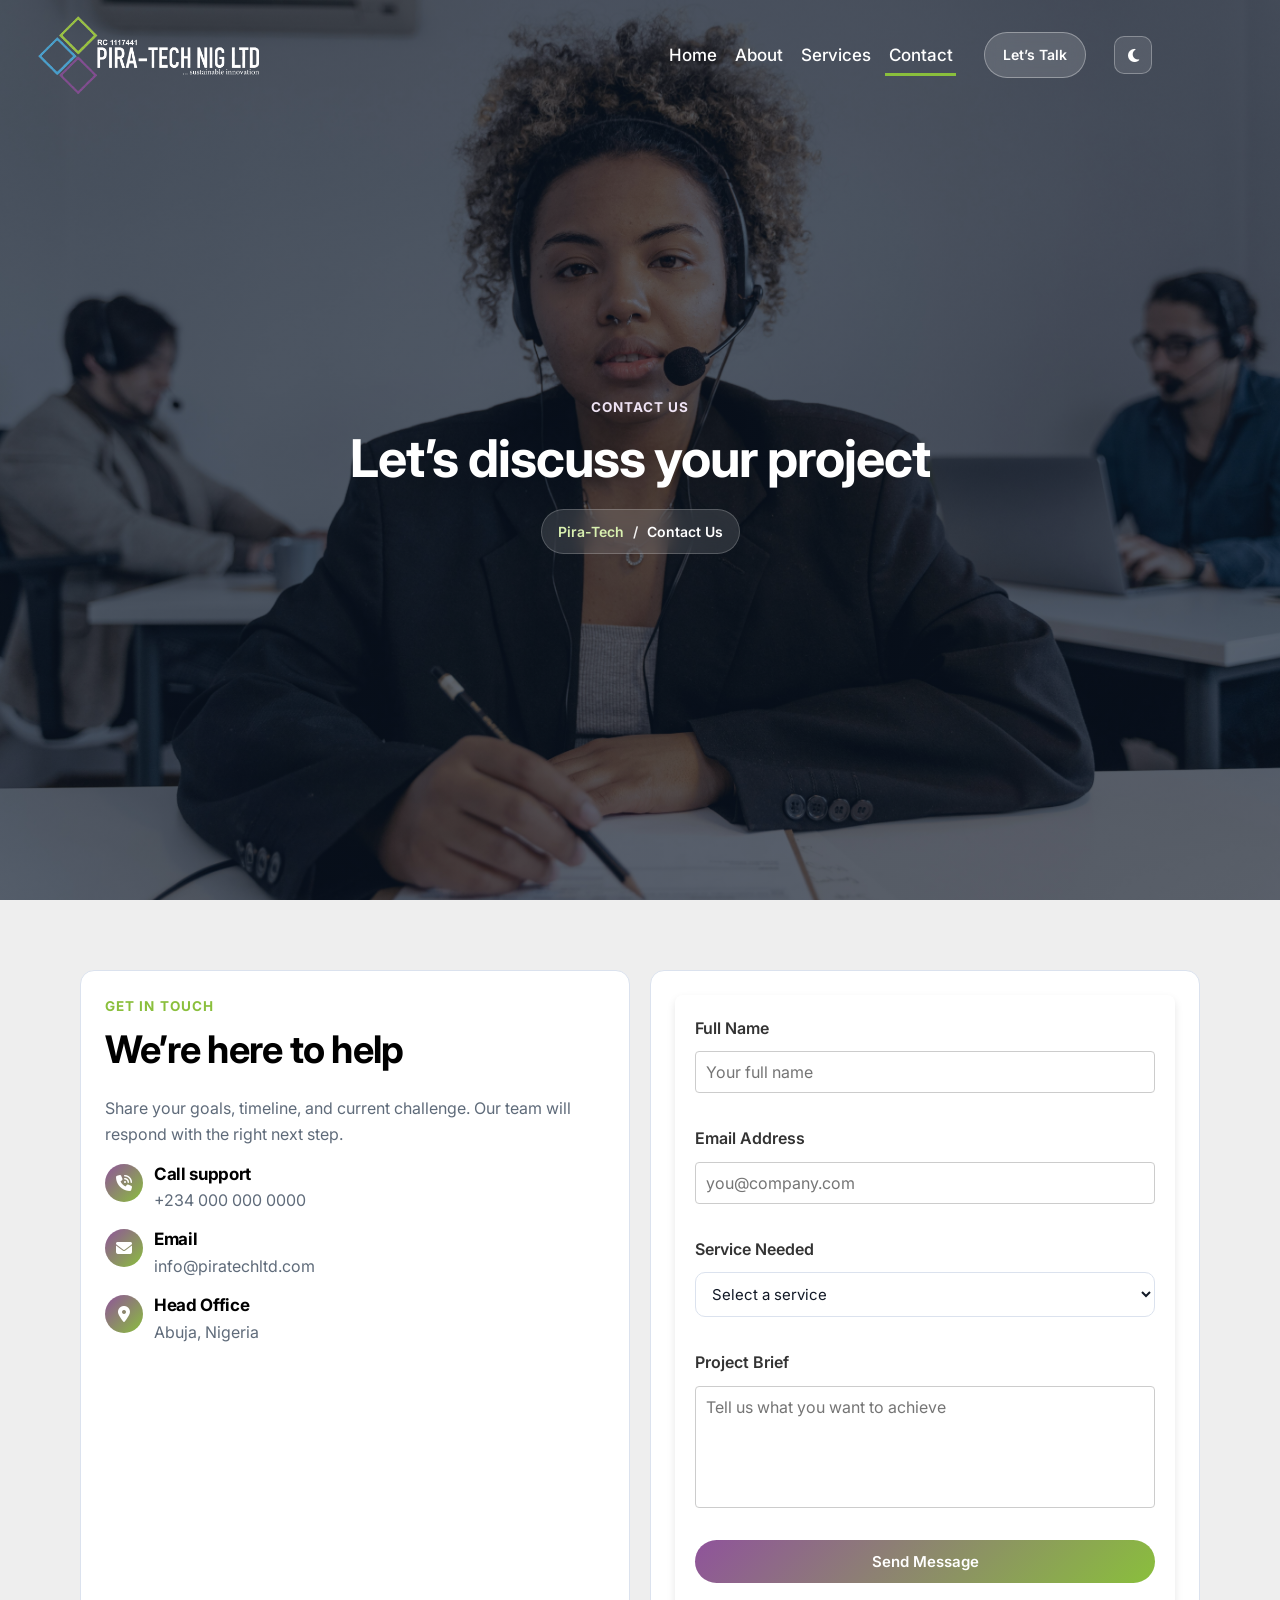
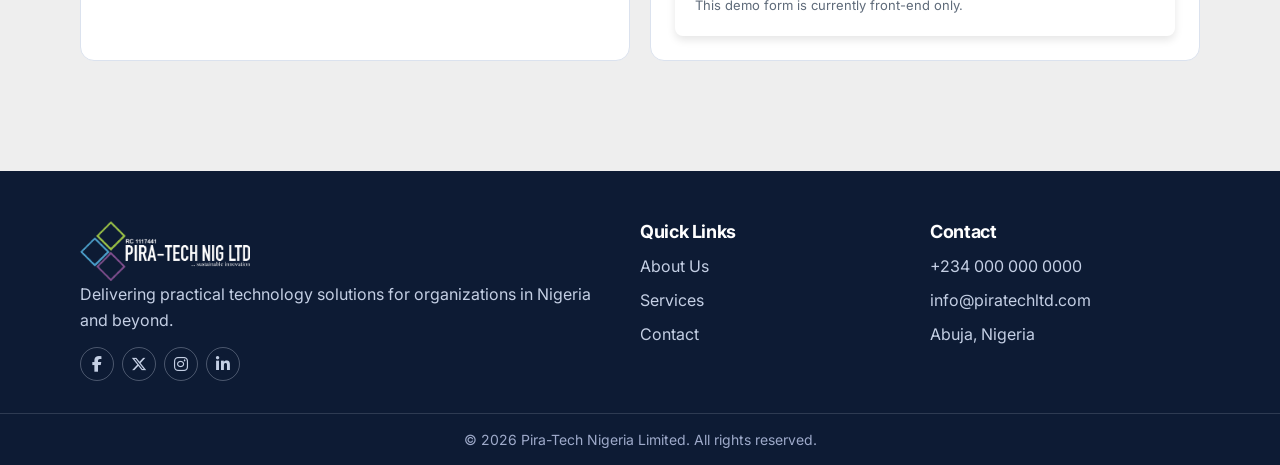
==== contact.html @ 1f3d0bd0 "first commit" ====
<!DOCTYPE html>
<html lang="en">
<head>
    <meta charset="UTF-8">
    <meta name="viewport" content="width=device-width, initial-scale=1.0">
    <title>Contact Us | Pira-Tech Nigeria Limited</title>
    <meta name="description" content="Contact Pira-Tech Nigeria Limited for software development, ICT consultancy, training, and enterprise technology solutions.">
    <link rel="stylesheet" href="assets/css/styles.css">
    <script>document.documentElement.setAttribute('data-theme',localStorage.getItem('theme')||(window.matchMedia('(prefers-color-scheme:dark)').matches?'dark':'light'));</script>
    <link rel="icon" type="image/icon" href="assets/images/pira_logo-removebg-preview.png">
    <link rel="stylesheet" href="https://cdnjs.cloudflare.com/ajax/libs/font-awesome/6.6.0/css/all.min.css">
</head>
<body>
    <header class="site-header" id="header">
        <div class="container nav-wrap">
            <a href="index.html" class="brand" aria-label="Pira-Tech home">
                <img src="assets/images/pira_logo-removebg-preview.png" alt="Pira-Tech logo" class="header-logo">
            </a>
            <button id="menu-btn" class="menu-btn" aria-label="Toggle navigation" aria-expanded="false">
                <i class="fa-solid fa-bars"></i>
            </button>
            <nav>
                <ul class="navlist">
                    <li><a href="index.html">Home</a></li>
                    <li><a href="about.html">About</a></li>
                    <li><a href="services.html">Services</a></li>
                    <li><a href="contact.html">Contact</a></li>
                </ul>
            </nav>
            <a href="contact.html" class="btn btn-sm desktop-cta">Let’s Talk</a>            <button id="theme-toggle" class="theme-toggle" aria-label="Switch to dark mode"><i class="fa-solid fa-moon"></i></button>        </div>
    </header>

    <main>
        <section class="page-hero" style="background-image: linear-gradient(rgba(9, 20, 38, 0.65), rgba(9, 20, 38, 0.65)), url('assets/images/contact.jpg');">
            <div class="container">
                <p class="eyebrow light">Contact us</p>
                <h1>Let’s discuss your project</h1>
                <nav class="breadcrumb" aria-label="Breadcrumb">
                    <a href="index.html">Pira-Tech</a>
                    <span aria-hidden="true">/</span>
                    <span aria-current="page">Contact Us</span>
                </nav>
            </div>
        </section>

        <section class="section">
            <div class="container contact-grid">
                <div class="contact-panel">
                    <p class="eyebrow">Get in touch</p>
                    <h2>We’re here to help</h2>
                    <p>Share your goals, timeline, and current challenge. Our team will respond with the right next step.</p>

                    <div class="contact-item">
                        <i class="fa-solid fa-phone-volume"></i>
                        <div>
                            <h3>Call support</h3>
                            <p><a href="tel:+2340000000000">+234 000 000 0000</a></p>
                        </div>
                    </div>

                    <div class="contact-item">
                        <i class="fa-solid fa-envelope"></i>
                        <div>
                            <h3>Email</h3>
                            <p><a href="mailto:info@piratechltd.com">info@piratechltd.com</a></p>
                        </div>
                    </div>

                    <div class="contact-item">
                        <i class="fa-solid fa-location-dot"></i>
                        <div>
                            <h3>Head Office</h3>
                            <p>Abuja, Nigeria</p>
                        </div>
                    </div>
                </div>

                <div class="form-card">
                    <form class="contact-form" data-demo-form>
                        <div class="form-group">
                            <label for="name">Full Name</label>
                            <input type="text" id="name" name="name" required placeholder="Your full name">
                        </div>

                        <div class="form-group">
                            <label for="email">Email Address</label>
                            <input type="email" id="email" name="email" required placeholder="you@company.com">
                        </div>

                        <div class="form-group">
                            <label for="service">Service Needed</label>
                            <select id="service" name="service" required>
                                <option value="">Select a service</option>
                                <option value="software-development">Software Development</option>
                                <option value="ict-consultancy">ICT Consultancy</option>
                                <option value="security-audit">Security Audit</option>
                                <option value="training">ICT Training</option>
                            </select>
                        </div>

                        <div class="form-group">
                            <label for="message">Project Brief</label>
                            <textarea id="message" name="message" rows="5" required placeholder="Tell us what you want to achieve"></textarea>
                        </div>

                        <button type="submit" class="btn">Send Message</button>
                        <p class="form-note" data-form-note aria-live="polite">This demo form is currently front-end only.</p>
                    </form>
                </div>
            </div>
        </section>
    </main>

    <footer class="site-footer">
        <div class="container footer-grid">
            <div>
                <a href="index.html" class="brand"><img src="assets/images/pira_logo-removebg-preview.png" alt="Pira-Tech logo" class="header-logo"></a>
                <p>Delivering practical technology solutions for organizations in Nigeria and beyond.</p>
                <div class="socials">
                    <a href="#" aria-label="Facebook"><i class="fa-brands fa-facebook-f"></i></a>
                    <a href="#" aria-label="X"><i class="fa-brands fa-x-twitter"></i></a>
                    <a href="#" aria-label="Instagram"><i class="fa-brands fa-instagram"></i></a>
                    <a href="#" aria-label="LinkedIn"><i class="fa-brands fa-linkedin-in"></i></a>
                </div>
            </div>
            <div>
                <h3>Quick Links</h3>
                <ul>
                    <li><a href="about.html">About Us</a></li>
                    <li><a href="services.html">Services</a></li>
                    <li><a href="contact.html">Contact</a></li>
                </ul>
            </div>
            <div>
                <h3>Contact</h3>
                <ul>
                    <li><a href="tel:+2340000000000">+234 000 000 0000</a></li>
                    <li><a href="mailto:info@piratechltd.com">info@piratechltd.com</a></li>
                    <li>Abuja, Nigeria</li>
                </ul>
            </div>
        </div>
        <div class="copyright">
            <p>© 2026 Pira-Tech Nigeria Limited. All rights reserved.</p>
        </div>
    </footer>

    <script src="assets/js/script.js"></script>
</body>
</html>
---- assets/css/styles.css ----
@import url('https://fonts.googleapis.com/css2?family=Inter:wght@400;500;600;700;800&display=swap');

* {
    padding: 0;
    margin: 0;
    box-sizing: border-box;
    text-decoration: none;
    font-family: "Inter", sans-serif;
    list-style: none;
}


/* ==========================================
   2026 Responsive Stabilizer (Final Override)
   ========================================== */

html,
body {
    overflow-x: hidden;
}

img,
video {
    max-width: 100%;
    height: auto;
}

@media (max-width: 1024px) {
    .container {
        width: min(1120px, 92%);
    }

    .hero-grid,
    .about-split,
    .contact-grid,
    .footer-grid,
    .blog-grid,
    .services-blog-grid,
    .process-grid,
    .stats-grid,
    .mission-grid {
        grid-template-columns: repeat(2, minmax(0, 1fr)) !important;
    }

    .hero-grid,
    .about-split,
    .contact-grid,
    .footer-grid {
        grid-template-columns: 1fr !important;
    }

    .page-hero {
        padding-top: 12.5rem !important;
    }

    .home-page .hero-video {
        min-height: 88vh;
        padding: 14rem 0 8rem;
    }

    .home-page .stats {
        margin-top: -3rem;
    }
}

@media (max-width: 768px) {
    .container {
        width: min(1120px, 94%);
    }

    .menu-btn {
        display: inline-grid !important;
        place-items: center;
    }

    .desktop-cta {
        display: none !important;
    }

    .nav-wrap {
        flex-wrap: wrap;
        gap: 1.2rem;
        min-height: auto;
        padding: 1.2rem 0;
    }

    .nav-wrap nav {
        width: 100%;
        order: 3;
        margin-left: 0;
    }

    .navlist {
        width: 100%;
        margin-left: 0;
        flex-direction: column;
        align-items: flex-start;
        gap: 0.4rem;
        max-height: 0;
        overflow: hidden;
        transition: max-height 0.25s ease;
    }

    .navlist.open {
        max-height: 34rem;
        padding: 0.8rem 0 0.4rem;
    }

    .site-header .navlist {
        background: rgba(18, 25, 38, 0.88);
        border-radius: 1.4rem;
        padding-inline: 1.2rem;
    }

    .site-header .navlist a {
        color: #fff;
        font-size: 1.6rem;
    }

    .hero h1,
    .page-hero h1 {
        font-size: clamp(3rem, 8vw, 4.2rem);
    }

    .lead,
    .lead-light {
        font-size: 1.65rem !important;
    }

    .hero-actions {
        flex-direction: column;
        align-items: stretch;
    }

    .hero-actions .btn,
    .hero-actions .btn-ghost-light {
        width: 100%;
    }

    .home-page .hero-video {
        min-height: 82vh;
        padding: 13rem 0 7rem;
    }

    .home-page .hero-highlights {
        gap: 0.8rem;
    }

    .home-page .hero-highlights span {
        width: 100%;
        justify-content: center;
    }

    .page-hero {
        min-height: 80vh !important;
        padding: 11rem 0 6rem !important;
    }

    .cards-grid,
    .blog-grid,
    .services-blog-grid,
    .process-grid,
    .stats-grid,
    .mission-grid {
        grid-template-columns: 1fr !important;
    }

    .blog-card img,
    .service-blog-card img {
        height: 20rem;
        object-fit: cover;
    }

    .about-split img {
        max-height: 34rem;
    }

    .cta-box {
        flex-direction: column;
        align-items: flex-start;
        gap: 1.4rem;
    }

    .breadcrumb {
        flex-wrap: wrap;
        justify-content: center;
    }
}

@media (max-width: 540px) {
    .container {
        width: min(1120px, 95%);
    }

    .home-page .hero-video {
        min-height: 78vh;
        padding: 12rem 0 6rem;
    }

    .page-hero {
        min-height: 74vh !important;
    }

    .stat-card,
    .feature-card,
    .mission-panel,
    .contact-panel,
    .form-card,
    .blog-content {
        padding: 1.8rem;
    }

    .counter {
        font-size: 3rem;
    }

    .footer-grid {
        grid-template-columns: 1fr !important;
    }
}


/* =========================
   2026 Visual Refresh Layer
   ========================= */

:root {
    --bg: #f5f7fb;
    --surface: #ffffff;
    --surface-2: #eef2f8;
    --text: #121926;
    --muted: #5f6b7a;
    --line: #dbe2ee;
    --primary: #8abf3c;
    --primary-dark: #5f8f20;
    --accent: #8f539b;
    --accent-dark: #6f3d79;
    --radius: 14px;
    --shadow: 0 14px 35px rgba(15, 33, 62, 0.09);
}

/* Dark mode palette */
[data-theme="dark"] {
    --bg: #0f1117;
    --surface: #181d29;
    --surface-2: #1e2535;
    --text: #e8ecf4;
    --muted: #8a96aa;
    --line: #2a3248;
    --primary: #9fd44a;
    --primary-dark: #7ab832;
    --accent: #b06ec0;
    --accent-dark: #9050a4;
    --shadow: 0 14px 35px rgba(0, 0, 0, 0.35);
}

/* Dark mode component overrides */
[data-theme="dark"] .site-header.scrolled {
    background: rgba(6, 10, 18, 0.45);
    backdrop-filter: blur(14px);
    border-bottom-color: rgba(255, 255, 255, 0.08);
}

[data-theme="dark"] .site-header.scrolled .brand,
[data-theme="dark"] .site-header.scrolled .navlist a {
    color: #fff;
}

[data-theme="dark"] .site-header.scrolled .menu-btn {
    background: var(--surface);
    border-color: var(--line);
    color: var(--text);
}

[data-theme="dark"] .stat-card,
[data-theme="dark"] .feature-card,
[data-theme="dark"] .blog-card,
[data-theme="dark"] .service-blog-card,
[data-theme="dark"] .mission-panel,
[data-theme="dark"] .contact-panel,
[data-theme="dark"] .form-card {
    background: var(--surface);
    border-color: var(--line);
}

[data-theme="dark"] .home-page .stat-card {
    background: rgba(24, 29, 41, 0.95);
}

[data-theme="dark"] .cta-box {
    background: linear-gradient(135deg, #1a2a10 0%, #2a1a35 100%);
    border-color: var(--line);
}

[data-theme="dark"] .page-hero {
    filter: brightness(0.88);
}

/* ── Dark mode: comprehensive text & surface fixes ── */

/* Base body & headings */
[data-theme="dark"] body {
    color: var(--text);
    background: var(--bg);
}

[data-theme="dark"] h1,
[data-theme="dark"] h2,
[data-theme="dark"] h3,
[data-theme="dark"] h4 {
    color: var(--text);
}

[data-theme="dark"] p {
    color: var(--muted);
}

/* Eyebrow labels */
[data-theme="dark"] .eyebrow {
    color: var(--primary);
}

/* Sections */
[data-theme="dark"] .section-alt {
    background: var(--surface-2);
}

/* Cards - text inside */
[data-theme="dark"] .feature-card h3,
[data-theme="dark"] .mission-panel h3,
[data-theme="dark"] .blog-content h3,
[data-theme="dark"] .process-grid h3,
[data-theme="dark"] .contact-item h3,
[data-theme="dark"] .stat-card h3 {
    color: var(--text);
}

[data-theme="dark"] .feature-card p,
[data-theme="dark"] .mission-panel p,
[data-theme="dark"] .blog-content p,
[data-theme="dark"] .process-grid p,
[data-theme="dark"] .contact-item p {
    color: var(--muted);
}

/* Meta / small labels */
[data-theme="dark"] .meta,
[data-theme="dark"] .blog-content .meta {
    color: var(--muted);
}

/* Tick list */
[data-theme="dark"] .tick-list li {
    color: var(--text);
}

/* About-split body text */
[data-theme="dark"] .about-split p {
    color: var(--muted);
}

/* Counter numbers */
[data-theme="dark"] .counter {
    color: var(--text);
}

/* Process grid articles */
[data-theme="dark"] .process-grid article {
    background: var(--surface);
    border-color: var(--line);
}

/* Marquee / partners */
[data-theme="dark"] .marquee {
    background: var(--surface);
    border-color: var(--line);
}

[data-theme="dark"] .marquee-content img {
    filter: grayscale(0%) brightness(1.15);
}

/* Form inputs */
[data-theme="dark"] .form-group input,
[data-theme="dark"] .form-group textarea,
[data-theme="dark"] .form-group select {
    background: var(--surface-2);
    border-color: var(--line);
    color: var(--text);
}

[data-theme="dark"] .form-group input::placeholder,
[data-theme="dark"] .form-group textarea::placeholder {
    color: var(--muted);
}

[data-theme="dark"] .form-group label {
    color: var(--text);
}

/* Btn ghost */
[data-theme="dark"] .btn-ghost {
    border-color: var(--line);
    color: var(--text);
}

/* Text link */
[data-theme="dark"] .text-link {
    color: var(--accent);
}

/* Blog read-more */
[data-theme="dark"] .blog-read-more {
    color: var(--accent);
}

/* Mission kicker */
[data-theme="dark"] .mission-kicker {
    color: var(--accent);
}

/* Service blog card meta */
[data-theme="dark"] .service-blog-card .meta {
    color: var(--primary);
}

/* Footer stays dark always — no change needed */

/* CTA box */
[data-theme="dark"] .cta-box h2,
[data-theme="dark"] .cta-box p {
    color: #ffffff;
}

/* Section headings that appear on coloured/image backgrounds stay white */
[data-theme="dark"] .hero h1,
[data-theme="dark"] .page-hero h1,
[data-theme="dark"] .cta-box h2 {
    color: #ffffff;
}

/* Legacy header override — dark mode */
[data-theme="dark"] .site-header {
    background: transparent;
}

[data-theme="dark"] .site-header.scrolled {
    background: rgba(6, 10, 18, 0.45);
    backdrop-filter: blur(14px);
    border-bottom-color: rgba(255, 255, 255, 0.08);
}



[data-theme="dark"] .site-header.scrolled .brand,
[data-theme="dark"] .site-header.scrolled .navlist a,
[data-theme="dark"] .site-header.scrolled .navlist a:visited {
    color: var(--text);
}

/* Mobile navlist on dark mode */
[data-theme="dark"] .site-header .navlist a {
    color: #e8ecf4;
}

/* Theme toggle button */
.theme-toggle {
    display: inline-grid;
    place-items: center;
    width: 3.8rem;
    height: 3.8rem;
    border-radius: 10px;
    border: 1px solid rgba(255, 255, 255, 0.3);
    background: rgba(255, 255, 255, 0.1);
    color: #fff;
    cursor: pointer;
    font-size: 1.5rem;
    transition: background 0.2s, border-color 0.2s;
    flex-shrink: 0;
}

.theme-toggle:hover {
    background: rgba(255, 255, 255, 0.2);
}

.site-header.scrolled .theme-toggle {
    border-color: var(--line);
    background: var(--surface);
    color: var(--text);
}

[data-theme="dark"] .site-header.scrolled .theme-toggle {
    background: var(--surface-2);
    border-color: var(--line);
    color: var(--text);
}

* {
    box-sizing: border-box;
}

body {
    font-family: 'Inter', sans-serif;
    font-size: 1.6rem;
    color: var(--text);
    background: var(--bg);
    line-height: 1.65;
}

a {
    text-decoration: none;
    color: inherit;
}

img {
    max-width: 100%;
    display: block;
}

ul {
    list-style: none;
}

.container {
    width: min(1120px, 90%);
    margin-inline: auto;
}

.section {
    padding: 7rem 0;
}

.section-alt {
    background: var(--surface-2);
}

h1,
h2,
h3 {
    line-height: 1.2;
    letter-spacing: -0.02em;
}

h1 {
    font-size: clamp(3.2rem, 5vw, 5.2rem);
    margin-bottom: 1.5rem;
}

h2 {
    font-size: clamp(2.6rem, 4vw, 3.8rem);
    margin-bottom: 2.2rem;
}

h3 {
    font-size: 2rem;
}

p {
    color: var(--muted);
}

.eyebrow {
    color: var(--primary);
    font-size: 1.35rem;
    text-transform: uppercase;
    letter-spacing: 0.08em;
    font-weight: 700;
    margin-bottom: 1rem;
}

.eyebrow.light {
    color: #efe3f4;
}

.eyebrow.center {
    text-align: center;
}

.lead {
    max-width: 62ch;
    font-size: 1.8rem;
    margin-bottom: 2.2rem;
}

.btn {
    border: 0;
    background: linear-gradient(135deg, var(--accent), var(--primary));
    color: #fff;
    display: inline-flex;
    align-items: center;
    justify-content: center;
    gap: 0.7rem;
    padding: 1.2rem 2.1rem;
    border-radius: 999px;
    font-weight: 600;
    font-size: 1.5rem;
    transition: transform 0.2s ease, box-shadow 0.2s ease;
    cursor: pointer;
}

.btn:hover {
    transform: translateY(-2px);
    box-shadow: 0 10px 22px rgba(111, 61, 121, 0.28);
}

.btn-sm {
    padding: 1rem 1.8rem;
    font-size: 1.4rem;
}

.btn-ghost {
    background: transparent;
    border: 1px solid var(--line);
    color: var(--text);
}

.text-link {
    margin-top: 1.6rem;
    display: inline-flex;
    gap: 0.7rem;
    color: var(--accent-dark);
    font-weight: 600;
}

.site-header {
    position: sticky;
    top: 0;
    z-index: 1000;
    background: transparent;
    backdrop-filter: none;
    border-bottom: 1px solid transparent;
    transition: background 0.3s ease, border-color 0.3s ease, box-shadow 0.3s ease, backdrop-filter 0.3s ease;
}

.site-header.scrolled {
    background: rgba(10, 16, 28, 0.45);
    backdrop-filter: blur(14px);
    border-color: rgba(255, 255, 255, 0.08);
    box-shadow: 0 4px 20px rgba(0, 0, 0, 0.15);
}

.nav-wrap {
    min-height: 6.6rem;
    display: flex;
    align-items: center;
    gap: 2.8rem;
}

.nav-wrap nav {
    margin-left: auto;
}

.header-logo {
    width: auto;
    height: 5.2rem;
}

.site-header .brand {
    display: inline-flex;
    align-items: center;
    overflow: visible;
}

.site-header .header-logo {
    transform: scale(1.3);
    transform-origin: left center;
}

.navlist {
    display: flex;
    align-items: center;
    gap: 1.1rem;
    margin-left: 0;
}

.navlist a {
    color: var(--text);
    font-size: 1.5rem;
    font-weight: 500;
    position: relative;
    padding: 0.55rem 0.35rem;
    margin: 0 !important;
}

.navlist a::after {
    content: '';
    position: absolute;
    left: 0;
    bottom: 0;
    width: 0;
    height: 2px;
    background: var(--primary);
    transition: width 0.25s ease;
}

.navlist a:hover::after,
.navlist a.active::after {
    width: 100%;
}

.menu-btn {
    display: none;
    margin-left: auto;
    border: 1px solid var(--line);
    background: var(--surface);
    width: 4rem;
    height: 4rem;
    border-radius: 10px;
    color: var(--text);
    cursor: pointer;
}

.hero {
    padding: 8rem 0 5rem;
}

.hero-grid {
    display: grid;
    grid-template-columns: 1.1fr 0.9fr;
    gap: 4rem;
    align-items: center;
}

.hero-media img {
    border-radius: var(--radius);
    box-shadow: var(--shadow);
    min-height: 34rem;
    object-fit: cover;
}

.hero-actions {
    display: flex;
    flex-wrap: wrap;
    gap: 1rem;
}

.page-hero {
    min-height: 100vh;
    color: #fff;
    background-size: cover;
    background-position: center center;
    display: grid;
    place-items: center;
    text-align: center;
    padding: 14rem 0 9rem;
}

.page-hero h1 {
    margin-bottom: 0;
}

.breadcrumb {
    margin-top: 1.8rem;
    display: inline-flex;
    align-items: center;
    gap: 0.9rem;
    padding: 1rem 1.6rem;
    border-radius: 999px;
    background: rgba(255, 255, 255, 0.12);
    border: 1px solid rgba(255, 255, 255, 0.2);
    backdrop-filter: blur(10px);
    color: rgba(255, 255, 255, 0.92);
    font-size: 1.4rem;
    font-weight: 600;
}

.breadcrumb a {
    color: #d9f0b0;
}

.breadcrumb span[aria-current="page"] {
    color: #ffffff;
}

.cards-grid {
    display: grid;
    grid-template-columns: repeat(4, 1fr);
    gap: 1.6rem;
}

.feature-card {
    background: var(--surface);
    border: 1px solid var(--line);
    border-radius: var(--radius);
    padding: 2.2rem;
    transition: transform 0.2s ease, box-shadow 0.2s ease;
}

.feature-card:hover {
    transform: translateY(-4px);
    box-shadow: var(--shadow);
}

.feature-card i {
    width: 4.4rem;
    height: 4.4rem;
    border-radius: 50%;
    display: grid;
    place-items: center;
    margin-bottom: 1.4rem;
    color: #fff;
    background: linear-gradient(135deg, var(--accent), var(--primary));
}

.feature-card h3 {
    margin-bottom: 0.8rem;
}

.mission-wrap {
    display: grid;
    gap: 2.2rem;
}

.mission-intro {
    max-width: 72rem;
}

.mission-grid {
    display: grid;
    grid-template-columns: repeat(3, 1fr);
    gap: 1.6rem;
}

.mission-panel {
    background: var(--surface);
    border: 1px solid var(--line);
    border-radius: var(--radius);
    padding: 2.2rem;
    transition: transform 0.25s ease, box-shadow 0.25s ease;
}

.mission-panel:hover {
    transform: translateY(-5px);
    box-shadow: var(--shadow);
}

.mission-kicker {
    display: inline-flex;
    align-items: center;
    gap: 0.7rem;
    font-size: 1.3rem;
    text-transform: uppercase;
    letter-spacing: 0.08em;
    font-weight: 700;
    color: var(--accent-dark);
    margin-bottom: 1.1rem;
}

.mission-kicker i {
    width: 2.8rem;
    height: 2.8rem;
    border-radius: 50%;
    display: grid;
    place-items: center;
    color: #fff;
    background: linear-gradient(135deg, var(--accent), var(--primary));
    font-size: 1.3rem;
}

.mission-panel h3 {
    font-size: 2.1rem;
    margin-bottom: 0.9rem;
}

.stats {
    padding: 1rem 0 5rem;
}

.stats-grid {
    display: grid;
    grid-template-columns: repeat(4, 1fr);
    gap: 1.2rem;
}

.stat-card {
    background: var(--surface);
    border: 1px solid var(--line);
    border-radius: var(--radius);
    text-align: center;
    padding: 2.2rem 1.6rem;
}

.counter {
    font-size: 3.4rem;
    font-weight: 700;
    color: var(--text);
    margin-bottom: 0.3rem;
}

.stat-card h3 {
    font-size: 1.5rem;
    color: var(--muted);
    font-weight: 500;
}

.about-split {
    display: grid;
    grid-template-columns: repeat(2, 1fr);
    gap: 3rem;
    align-items: center;
}

.about-split.reverse {
    grid-template-columns: 0.95fr 1.05fr;
}

.about-split img {
    border-radius: var(--radius);
    box-shadow: var(--shadow);
    width: 100%;
    max-height: 42rem;
    object-fit: cover;
}

.tick-list {
    margin-top: 1.6rem;
    display: grid;
    gap: 0.8rem;
}

.tick-list li {
    color: var(--text);
    font-size: 1.5rem;
    display: flex;
    gap: 0.9rem;
    align-items: flex-start;
}

.tick-list li::before {
    content: '\f058';
    font-family: 'Font Awesome 6 Free';
    font-weight: 900;
    color: var(--primary);
}

.section-head {
    display: flex;
    justify-content: space-between;
    align-items: end;
    margin-bottom: 1.8rem;
}

.home-services-title {
    text-align: center;
    margin-bottom: 2.2rem;
}

.home-services-title .eyebrow {
    margin-bottom: 0.7rem;
}

.home-services-title h2 {
    margin-bottom: 0;
}

.blog-grid {
    display: grid;
    grid-template-columns: repeat(3, 1fr);
    gap: 1.6rem;
}

.blog-card {
    background: var(--surface);
    border-radius: var(--radius);
    border: 1px solid var(--line);
    overflow: hidden;
}

.blog-card img {
    width: 100%;
    height: 22rem;
    object-fit: cover;
}

.blog-content {
    padding: 1.8rem;
}

.blog-content .meta {
    font-size: 1.3rem;
    margin-bottom: 0.8rem;
}

.blog-content h3 {
    margin-bottom: 0.8rem;
    font-size: 1.9rem;
}

.blog-read-more {
    margin-top: 1.2rem;
    display: inline-flex;
    align-items: center;
    gap: 0.6rem;
    color: var(--accent-dark);
    font-weight: 600;
    font-size: 1.45rem;
}

.blog-read-more i {
    font-size: 1.3rem;
    transition: transform 0.2s ease;
}

.blog-read-more:hover i {
    transform: translateX(3px);
}

.services-blog-grid {
    margin-top: 0.8rem;
}

.service-blog-card {
    display: flex;
    flex-direction: column;
    height: 100%;
    transition: transform 0.25s ease, box-shadow 0.25s ease;
}

.service-blog-card img {
    transition: transform 0.35s ease;
}

.service-blog-card .blog-content {
    flex: 1;
}

.service-blog-card .meta {
    text-transform: uppercase;
    letter-spacing: 0.06em;
    color: var(--primary-dark);
    font-weight: 600;
}

.service-blog-card:hover {
    transform: translateY(-6px);
    box-shadow: 0 16px 30px rgba(16, 25, 42, 0.16);
}

.service-blog-card:hover img {
    transform: scale(1.03);
}

.marquee {
    overflow: hidden;
    border: 1px solid var(--line);
    border-radius: var(--radius);
    background: var(--surface);
    padding: 1.8rem 0;
}

.marquee-content {
    display: flex;
    align-items: center;
    gap: 4rem;
    width: max-content;
    animation: marquee 26s linear infinite;
}

.marquee-content img {
    height: 6rem;
    width: auto;
    object-fit: contain;
    filter: grayscale(20%);
}

@keyframes marquee {
    0% {
        transform: translateX(0);
    }
    100% {
        transform: translateX(-50%);
    }
}

.process-grid {
    display: grid;
    grid-template-columns: repeat(4, 1fr);
    gap: 1.2rem;
}

.process-grid article {
    background: var(--surface);
    border: 1px solid var(--line);
    border-radius: var(--radius);
    padding: 2rem;
}

.process-grid span {
    width: 3.6rem;
    height: 3.6rem;
    border-radius: 50%;
    display: grid;
    place-items: center;
    color: #fff;
    font-weight: 600;
    margin-bottom: 1rem;
    background: linear-gradient(135deg, var(--accent), var(--primary));
}

.process-grid h3 {
    margin-bottom: 0.7rem;
}

.cta-box {
    border-radius: var(--radius);
    background: linear-gradient(120deg, #4f2a63, #779e34);
    color: #fff;
    padding: 3rem;
    display: flex;
    align-items: center;
    justify-content: space-between;
    gap: 2rem;
}

.cta-box p {
    color: #d8e0f0;
}

.contact-grid {
    display: grid;
    grid-template-columns: 1fr 1fr;
    gap: 2rem;
}

.contact-panel,
.form-card {
    background: var(--surface);
    border: 1px solid var(--line);
    border-radius: var(--radius);
    padding: 2.4rem;
}

.contact-item {
    margin-top: 1.6rem;
    display: flex;
    gap: 1.1rem;
    align-items: flex-start;
}

.contact-item i {
    width: 3.8rem;
    height: 3.8rem;
    border-radius: 50%;
    display: grid;
    place-items: center;
    color: #fff;
    background: linear-gradient(135deg, var(--accent), var(--primary));
    flex-shrink: 0;
}

.contact-item h3 {
    font-size: 1.7rem;
    margin-bottom: 0.3rem;
}

.contact-form {
    display: grid;
    gap: 1.2rem;
}

.form-group {
    display: grid;
    gap: 0.5rem;
}

.form-group label {
    color: var(--text);
    font-weight: 600;
    font-size: 1.4rem;
}

.form-group input,
.form-group textarea,
.form-group select {
    border: 1px solid var(--line);
    border-radius: 10px;
    background: var(--surface);
    padding: 1.1rem 1.2rem;
    font-size: 1.5rem;
    color: var(--text);
    font-family: inherit;
}

.form-group input:focus,
.form-group textarea:focus,
.form-group select:focus {
    outline: 2px solid rgba(37, 89, 255, 0.22);
    border-color: var(--primary);
}

.form-note {
    font-size: 1.3rem;
}

.form-note.is-success {
    color: #138a64;
}

.form-note.is-error {
    color: #c2394b;
}

.site-footer {
    margin-top: 4rem;
    background: #0d1b34;
    color: #eaf1ff;
}

.footer-grid {
    display: grid;
    grid-template-columns: 2fr 1fr 1fr;
    gap: 2rem;
    padding: 5rem 0 3.2rem;
}

.site-footer p,
.site-footer li,
.site-footer a {
    color: #c4cfe4;
}

.site-footer h3 {
    color: #fff;
    margin-bottom: 1rem;
    font-size: 1.8rem;
}

.footer-grid ul {
    display: grid;
    gap: 0.8rem;
}

.socials {
    margin-top: 1.3rem;
    display: flex;
    gap: 0.8rem;
}

.socials a {
    width: 3.4rem;
    height: 3.4rem;
    border-radius: 50%;
    display: grid;
    place-items: center;
    border: 1px solid rgba(234, 241, 255, 0.28);
}

.copyright {
    border-top: 1px solid rgba(234, 241, 255, 0.15);
    text-align: center;
    padding: 1.4rem 0;
}

.copyright p {
    color: #9eaaca;
    font-size: 1.4rem;
}

@media (max-width: 1024px) {
    .cards-grid {
        grid-template-columns: repeat(2, 1fr);
    }

    .stats-grid,
    .process-grid {
        grid-template-columns: repeat(2, 1fr);
    }

    .hero-grid,
    .about-split,
    .contact-grid,
    .footer-grid,
    .blog-grid {
        grid-template-columns: 1fr;
    }

    .footer-grid {
        padding-top: 4rem;
    }

    .desktop-cta {
        display: none;
    }

    .page-hero {
        min-height: 92vh;
        padding: 12.5rem 0 7.5rem;
    }

    .mission-grid {
        grid-template-columns: repeat(2, 1fr);
    }

    .services-blog-grid {
        grid-template-columns: repeat(2, 1fr);
    }
}

@media (max-width: 760px) {
    .menu-btn {
        display: inline-grid;
        place-items: center;
    }

    .nav-wrap {
        flex-wrap: wrap;
        padding: 1.2rem 0;
        min-height: auto;
    }

    nav {
        margin-left: 0;
        width: 100%;
        order: 3;
    }

    .navlist {
        margin-left: 0;
        width: 100%;
        flex-direction: column;
        align-items: flex-start;
        max-height: 0;
        overflow: hidden;
        transition: max-height 0.25s ease;
    }

    .navlist.open {
        max-height: 28rem;
        padding: 1rem 0 0.4rem;
    }

    .hero {
        padding-top: 5.5rem;
    }

    .page-hero {
        min-height: 86vh;
        padding: 11.5rem 0 6.5rem;
    }

    .mission-grid {
        grid-template-columns: 1fr;
    }

    .services-blog-grid {
        grid-template-columns: 1fr;
    }

    .section,
    .partners {
        padding: 5rem 0;
    }

    .stats {
        padding-bottom: 4rem;
    }

    .cards-grid,
    .stats-grid,
    .process-grid {
        grid-template-columns: 1fr;
    }

    .marquee-content img {
        height: 4.6rem;
    }

    .cta-box {
        flex-direction: column;
        align-items: flex-start;
    }
}

/* Global transparent header */
.site-header {
    position: fixed;
    width: 100%;
    background: transparent;
    backdrop-filter: none;
    border-bottom-color: transparent;
    box-shadow: none;
}

.site-header .container.nav-wrap {
    width: 100%;
    max-width: none;
    padding-inline: 0.2rem;
}

@media (min-width: 769px) {
    .site-header .container.nav-wrap {
        margin-inline: 0 !important;
        padding-inline: 0 !important;
    }

    .site-header .brand {
        margin-left: -9rem;
    }
}



.site-header .brand,
.site-header .navlist a {
    color: #ffffff;
}

.site-header .navlist a::after {
    background: var(--primary);
}

.site-header .desktop-cta {
    background: rgba(255, 255, 255, 0.14);
    border: 1px solid rgba(255, 255, 255, 0.34);
    color: #fff;
    backdrop-filter: blur(10px);
}

.site-header .desktop-cta:hover {
    box-shadow: 0 12px 26px rgba(15, 20, 35, 0.25);
}

.site-header .menu-btn {
    color: #fff;
    border-color: rgba(255, 255, 255, 0.34);
    background: rgba(255, 255, 255, 0.12);
}

.site-header.scrolled {
    background: rgba(10, 16, 28, 0.45);
    backdrop-filter: blur(14px);
    border-bottom-color: rgba(255, 255, 255, 0.08);
    box-shadow: 0 4px 20px rgba(0, 0, 0, 0.15);
}

.site-header.scrolled .brand,
.site-header.scrolled .navlist a {
    color: #fff;
}

.site-header.scrolled .desktop-cta {
    background: var(--primary);
    border: 1px solid rgba(96, 143, 32, 0.38);
    color: #fff;
    backdrop-filter: none;
}

.site-header.scrolled .desktop-cta:hover {
    box-shadow: 0 12px 26px rgba(95, 143, 32, 0.26);
}

.site-header.scrolled .menu-btn {
    color: var(--text);
    border-color: rgba(15, 28, 52, 0.14);
    background: #fff;
}

.hero-video {
    position: relative;
    min-height: 100vh;
    padding: 18rem 0 11rem;
    overflow: hidden;
    display: flex;
    align-items: center;
    background-image: url('../images/hero-lm.jpg');
    background-size: cover;
    background-position: center;
    background-repeat: no-repeat;
}

[data-theme="dark"] .hero-video {
    background-image: url('../images/hero-dm.jpg');
}

.hero-video-bg {
    position: absolute;
    inset: 0;
    width: 100%;
    height: 100%;
    object-fit: cover;
}

.hero-overlay {
    position: absolute;
    inset: 0;
    background:
        radial-gradient(circle at 50% 42%, rgba(18, 25, 38, 0.42) 0%, rgba(14, 21, 34, 0.62) 60%, rgba(10, 16, 28, 0.76) 100%),
        linear-gradient(180deg, rgba(10, 14, 24, 0.28) 0%, rgba(10, 14, 24, 0.62) 100%);
}

.hero-video-content {
    position: relative;
    z-index: 2;
    display: flex;
    justify-content: center;
}

.hero-copy-block {
    width: 100%;
    max-width: 92rem;
    margin-inline: auto;
    text-align: center;
    display: flex;
    flex-direction: column;
    align-items: center;
}

.hero-topline {
    display: flex;
    flex-direction: column;
    align-items: center;
    gap: 1.4rem;
}

.home-page .hero h1 {
    color: #ffffff;
    font-size: clamp(2.8rem, 3.8vw, 4.2rem);
    line-height: 1.12;
    margin-bottom: 0;
    max-width: 24ch;
    text-wrap: balance;
}

.eyebrow-light-home {
    color: #e9f5cf;
}

.lead-light {
    color: rgba(255, 255, 255, 0.86);
    font-size: 1.7rem;
    max-width: 58rem;
    margin: 0;
}

.hero-copy-block .hero-actions {
    margin-top: 2.2rem;
    justify-content: center;
}

.btn-ghost-light {
    background: transparent;
    color: #fff;
    border: 1px solid rgba(255, 255, 255, 0.38);
}

.btn-ghost-light:hover {
    background: rgba(255, 255, 255, 0.12);
}

.hero-highlights {
    display: flex;
    flex-wrap: wrap;
    justify-content: center;
    gap: 1rem;
    margin-top: 1.4rem;
}

.hero-highlights span {
    display: inline-flex;
    align-items: center;
    padding: 1rem 1.4rem;
    border-radius: 999px;
    color: #fff;
    background: rgba(255, 255, 255, 0.12);
    border: 1px solid rgba(255, 255, 255, 0.16);
    backdrop-filter: blur(8px);
}

.home-page .stats {
    position: relative;
    z-index: 3;
    margin-top: -7rem;
    padding-top: 0;
}

.home-page .stat-card {
    background: rgba(255, 255, 255, 0.94);
    box-shadow: 0 14px 35px rgba(15, 33, 62, 0.12);
}

@media (max-width: 760px) {
    .site-header .navlist {
        background: rgba(18, 25, 38, 0.86);
        border-radius: 1.6rem;
        padding-inline: 1.2rem;
    }

    .site-header .navlist a {
        color: #fff;
    }

    .hero-video {
        min-height: 78rem;
        padding: 15rem 0 9rem;
    }

    .hero-topline {
        gap: 1.2rem;
    }

    .lead-light {
        font-size: 1.55rem;
        max-width: 52rem;
    }

    .home-page .stats {
        margin-top: -4rem;
    }
}
:root {
    --bg-color: #eee;
    --second-color: #000;
    /* --text-color: #000; */
    --light-color: #808080;
    --big-font: 5rem;
    --h2-font: 4rem;
    --p-font: 1.5rem;
    --box-shadow: 0 .5rem 1.5rem rgba(0, 0, .1);
    --border-line: #fff;
    --border: 1px solid black;

}

html {
    font-size: 62.5%;
    /* Base font size is 10px */
    overflow-x: hidden;
    scroll-behavior: smooth;
    scroll-padding-top: 7rem;
    max-width: 100%;
}

body {
    background: var(--bg-color);
    color: var(--second-color);
    font-size: 1.6rem;
    overflow-x: hidden;
    max-width: 100%;
    /* 16px base font size */
}

header {
    position: fixed;
    width: 100%;
    top: 0;
    right: 0;
    z-index: 1000;
    display: flex;
    align-items: center;
    justify-content: space-between;
    padding: 22px 10%;
    border-bottom: 1px solid transparent;
    transition: all .45s ease;
}

header.sticky {
    background: var(--bg-color);
    border-bottom: 1px solid var(--border-line);
    padding: 12px 15px;
}

/* .logo {
    /* color: var(--second-color);
    font-size: 2.5rem;
    font-weight: bolder; 
} */

.header-logo {
    height: 60px; /* Adjust this value to control the logo's height */
    width: auto;  /* Maintain aspect ratio */
    max-width: 100%; /* Ensures the image doesn't exceed the container width */
}


.navlist {
    display: flex;
}

.navlist a {
    color: var(--second-color);
    font-size: 1.7rem;
    /* Adjust font size for navigation links */
    font-weight: 500;
    margin: 0 25px;
    transition: all .45s ease;
    position: relative;
}

.navlist .ul {
    text-align: right;
    flex: 1;
}

.navlist a::after {
    content: '';
    width: 0;
    height: 3px;
    background: var(--second-color);
    position: absolute;
    left: 0;
    bottom: -6px;
    transition: 0.5s;
}

.navlist a:hover::after {
    width: 100%;
}

li a.active::after {
    width: 100%;
}

#menu-btn {
    font-size: 35px;
    color: var(--second-color);
    z-index: 10001;
    cursor: pointer;
    margin-left: 50px;
    display: none;
}

.slideshow {
    position: relative;
    width: 100%;
    height: 80vh; /* Adjust height as needed */
    overflow: hidden;
}

.slides {
    display: flex;
    width: 400%; /* Four slides */
    height: 100%;
    transition: transform 0.5s ease-in-out;
}

.slide {
    width: 25%;
    position: relative;
}

.slide img {
    width: 100%;
    height: 100%;
    object-fit: cover;
}
/* Add these styles for the button container */
.overlay {
    position: absolute;
    top: 0;
    left: 0;
    width: 100%;
    height: 100%;
   /* background: rgba(0, 0, 0, 0.1);  Dark transparent overlay */
    background: rgba(255, 255, 255, 0.3);
    display: flex;
    flex-direction: column; /* Stack items vertically */
    align-items: flex-start;
    justify-content: center; /* Center items vertically */
    padding: 20px;
    box-sizing: border-box;
}

.text {
    color: var(--second-color);
    margin-bottom: 20px; /* Space between text and button */
}

.text h2 {
    font-size: var(--h2-font); /* Adjust as needed */
    font-weight: bold;
    margin-bottom: 10px;
    margin-top: 50px;
    padding-right: 40%;
    text-transform: capitalize;
}

.text p {
    font-size: 1.5rem; /* Adjust as needed */
}

.buttons {
    display: flex;
    flex-direction: column; /* Stack buttons vertically */
    align-items: flex-start;
}

.buttons .btn {
    margin-right: 0; /* Remove right margin for vertical stacking */
    margin-bottom: 15px; /* Space between buttons if more than one */
    transition: all .45s ease;
    border: .2rem solid var(--second-color);
    padding: .8rem 3rem;
    font-size: 1.7rem;
    border-radius: .5rem;
    color: var(--second-color);
    cursor: pointer;
    background: none;
}

.buttons .btn:hover {
    background: var(--second-color);
    color: var(--bg-color);
}

.cards {
    display: flex;
    justify-content: space-around;
    align-items: stretch;
    margin: 0 auto;
    margin-top: -65px;
    padding: 20px 10%;
    position: relative;
    z-index: 1; /* Ensure the cards are above other content */
}

.card {
    background: #fff;
    border: 1px solid var(--second-color);
    border-radius: .5rem;
    padding: 20px;
    text-align: center;
    width: 30%;
    box-shadow: var(--box-shadow);
    position: relative;
    z-index: 10;
    transform: translateY(20px); /* Adjust to create overlap effect */
    transition: transform .3s ease, box-shadow .3s ease;
    display: flex;
    flex-direction: column;
    justify-content: center;
}

.card i {
    font-size: 3rem;
    color: #A4CF41;
    margin-bottom: 10px;
}

.card p {
    font-size: 1.2rem;
    color: var(--second-color);
}

.card:hover {
    transform: translateY(0); /* Remove the overlap effect on hover */
    box-shadow: 0 1rem 2rem rgba(0, 0, 0, 0.2); /* Enhance shadow on hover */
    background: #8F539B;
}

.card:hover i,
.card:hover h2,
.card:hover p {
    color: white;
}

.about-details {
    display: flex;
    flex-wrap: wrap;
    align-items: center;
    padding: 40px 10%;
    background: #fff; /* Light background for contrast */
    margin-top: 15px;
}

.about-details-content {
    display: flex;
    flex-wrap: wrap;
    width: 100%;
    gap: 20px;
}

.text-column {
    flex: 1;
    max-width: 50%;
}

.text-column h2 {
    font-size: 3.5rem;
    margin-bottom: 20px;
}

.text-column p {
    font-size: 1.6rem;
    margin-bottom: 20px;
    line-height: 1.6;
}

.view-more {
    display: inline-block;
    font-size: 1.6rem;
    color: var(--second-color);
    border: 2px solid var(--second-color);
    padding: 10px 20px;
    border-radius: 5px;
    text-decoration: none;
    transition: background 0.3s, color 0.3s;
}

.view-more:hover {
    background: var(--second-color);
    color: #fff;
}

.photo-column {
    flex: 1;
    max-width: 50%;
    display: flex;
    justify-content: center;
}

.photo-column img {
    width: 100%;
    height: 55%;
    object-fit: contain;
}

.services {
    padding: 40px 10%;
    text-align: center;
    background: #f5f5f5; /* Light background for contrast */
}

.services-title {
    font-size: 3rem;
    font-weight: bold;
    margin-bottom: 40px;
}

.services-cards {
    display: flex;
    justify-content: space-between;
    flex-wrap: nowrap;
    gap: 10px;
    margin-bottom: 20px;
}

.card-list {
    background: #fff;
    padding: 20px;
    border-radius: 5px;
    box-shadow: 0 0 10px rgba(0, 0, 0, 0.1);
    width: 24%; /* Increased width for wider cards */
    text-align: center;
    transition: background 0.3s, color 0.3s;
}

.card-list i {
    color: #A4CF41;
    margin-bottom: 15px;
    transition: color 0.3s;
}

.card-list h3, .card-list p {
    transition: color 0.3s;
}

.card-list:hover {
    background: #8F539B;
    color: #fff;
}

.card-list:hover i {
    color: #fff;
}

.card-list:hover h3, .card-list:hover p, .card-list:hover .read-more {
    color: #fff;
}

.all-services {
    display: inline-block;
    font-size: 1.6rem;
    color: var(--second-color);
    border: 2px solid var(--second-color);
    padding: 10px 20px;
    border-radius: 5px;
    text-decoration: none;
    transition: background 0.3s, color 0.3s;
}

.all-services:hover {
    background: var(--second-color);
    color: #fff;
}

.read-more {
    display: inline-flex;
    align-items: center;
    font-size: 1.4rem;
    color: var(--second-color);
    text-decoration: none;
    margin-top: 10px;
    transition: color 0.3s, transform 0.3s;
}

.read-more i {
    margin-left: 7px;
    font-size: 1.4rem;
    transition: transform 0.3s;
    margin-top: 15px;
}

.read-more:hover {
    color: var(--light-color);
    transform: translateX(10px)
}

.blogs {
    margin: 20px 20px;

}

.blogs-title {
    font-size: 3rem;
    font-weight: bold;
    margin-bottom: 40px;
    text-align: center;
    margin-top: 40px;
}

.blogs .box-container {
    border: 0px solid;
    display: grid;
    grid-template-columns: repeat(auto-fit, minmax(26rem, 1fr));
    gap: 1.5rem;
}

.blogs .box-container .box {
    overflow: hidden;
    border-radius: .5rem;
    box-shadow: var(--box-shadow);
    background: #fff ;
}


.blogs .box-container .box img {
    height: 25rem;
    width: 100%;
    object-fit: cover;

}


.blogs .box-container .box .content {
    /* border: 1px solid; */
    padding: 2rem;
}

.blogs .box-container .box .content .icons {
    /* border: 1px solid blue; */
    display: flex;
    align-items: center;
    justify-content: space-between;
    padding-bottom: 1.5rem;
    margin-bottom: 1rem;
    border-bottom: var(--border);
}

.blogs .box-container .box .content .icons a {
    color: var(--light-color);
    font-size: 1.5rem;
}


.blogs .box-container .box .content .icons a:hover {
    color: var(--second-color);
}


.blogs .box-container .box .content .icons a i {
    color: var(--second-color);
    padding-right: .5rem;
}

.blogs .box-container .box .content h3 {
    line-height: 1.8;
    color: var(--second-color);
    font-size: 2.2rem;
    padding: .5rem 0;
}

.blogs .box-container .box .content p {
    line-height: 1.8;
    color: var(--light-color);
    font-size: 1.5rem;
    padding: .5rem 0;
}

.counters {
    display: flex;
    justify-content: space-around;
    margin: 50px 0;
    padding: 40px 0;
    background: #f9f9f9;
}

.counter-box {
    text-align: center;
}

.counter-box h3 {
    font-size: 2rem;
    font-weight: bold;
    margin-bottom: 10px;
}

.counter-box p {
    font-size: 3rem;
    font-weight: bold;
    color: var(--second-color);
    margin: 0;
}

.partners {
    padding: 50px 0;
    background-color: var(--bg-color) /* Adjust as needed */
}

.partners-title {
    font-size: 3rem;
    font-weight: bold;
    margin-bottom: 40px;
    text-align: center;
    margin-top: 40px;
}

.marquee {
    overflow: hidden;
    width: 100%;
    position: relative;
    /* border: 1px solid #f9f9f9; */
}

.marquee-content {
    display: flex;
    animation: marquee 50s linear infinite;
}

.marquee-content img {
    max-height: 80px; /* Adjust the height of the logos as needed */
    margin-right: 50px; /* Adjust the spacing between logos */
    object-fit: contain;
}

@keyframes marquee {
    0% {
        transform: translateX(100%);
    }
    100% {
        transform: translateX(-100%);
    }
}


footer {
    background: var(--bg-color);
}

footer .box-container {
    border: 0px solid;
    display: grid;
    grid-template-columns: repeat(auto-fit, minmax(26rem, 1fr));
    gap: 1.5rem;
    padding: 5rem;
    border-top: 1px solid var(--second-color);
}

footer .box-container .box h3 {
    font-size: 2.5rem;
    color: var(--second-color);
    padding: 1rem 0;
    text-transform: capitalize;
}

footer .box-container .box h3 i {
    color: var(--second-color);
}

footer .box-container .box .links {
    display: block;
    font-size: 1.5rem;
    color: var(--light-color);
    padding: 1rem 0;
    transition: transform 0.3 ease;
}

footer .box-container .box .links i {
    color: var(--second-color);
    padding-right: .5rem;
    transition: transform 0.3s ease;
}

footer .box-container .box .links:hover i:hover {
    /* padding-right: 2rem; */
    transform: translateX(2rem);
}

footer .box-container .box p {
    line-height: 1.8;
    font-size: 1.5rem;
    color: var(--light-color);
    padding: 1rem 0;
}

footer .box-container .box .share a {
    border: 0px solid;
    height: 4rem;
    width: 4rem;
    line-height: 4rem;
    border-radius: .5rem;
    color: var(--second-color);
    font-size: 2rem;
    margin-left: .1rem;
    background: var(--bg-color);
    text-align: center;
}

footer .box-container .box .share a:hover {
    background: var(--second-color);
    color: var(--bg-color);
}
.credit {
    text-align: center;
    margin: 2rem auto;
    padding: 1rem;
    padding-top: 2.5rem;
    font-size: 2rem;
    color: var(--second-color);
    border-top: 2px solid var(--second-color);
    max-width: 80%;
}


/* about us page */
/* Styling for the landing image section */
.landing-image {
    position: relative;
    width: 100%;
    height: 60vh; /* Adjust height as needed */
    background: url('../images/worker7.jpg') no-repeat center center/cover; /* Replace with your image path */
    display: flex;
    justify-content: center;
    align-items: center;
}

.landing-image .overlay {
    position: absolute;
    top: 0;
    left: 0;
    width: 100%;
    height: 100%;
    background: rgba(225, 225, 225, 0.3); /* Black overlay with 50% opacity */
    z-index: 1;
}

.landing-image h1 {
    position: relative;
    color: var(--second-color);
    font-size: var(--h2-font); /* Adjust font size as needed */
    z-index: 2;
}

/* About Main Section */

/* Main section styling */
.about-details {
    display: flex;
    flex-wrap: wrap;
    align-items: center;
    padding: 40px 10%;
    background: #fff; /* Light background for contrast */
    margin-top: 15px;
}

.text-column {
    flex: 1;
    max-width: 50%;
    padding-right: 20px; /* Space between text and image */
}

.text-column .about-label {
    display: block;
    font-size: 1.2rem;
    color: var(--second-color);
    margin-bottom: 10px;
}

.text-column .about-heading {
    font-size: 3.5rem;
    margin-bottom: 20px;
}

.text-column p {
    font-size: 1.6rem;
    margin-bottom: 20px;
    line-height: 1.6;
}

.text-column ul {
    list-style: none;
    padding: 0;
}

.text-column ul li {
    font-size: 1.6rem;
    margin-bottom: 10px;
    display: flex;
    align-items: center;
}

.text-column ul li::before {
    content: '\f00c'; /* Font Awesome check icon */
    font-family: 'Font Awesome 5 Free';
    font-weight: 900;
    color: var(--second-color);
    margin-right: 10px;
}

.photo-column {
    flex: 1;
    max-width: 50%;
    display: flex;
    justify-content: center;
}

.photo-column img {
    width: 100%;
    height: 550px;
    object-fit: cover;
}
.about-details-content {
    display: flex;
    flex-wrap: wrap;
    align-items: center;
    padding: 40px 10%;
    gap: 80px;
    /*background: #fff;  Light background for contrast */
    margin-top: 30px; /* Increased margin to add space above */
}

.mission-vision-section {
    padding: 60px 10%;
    background-color: #f9f9f9;
    text-align: center;
}

.section-heading {
    font-size: 3.5rem;
    font-weight: bold;
    margin-bottom: 40px;
}

.cards-container {
    display: flex;
    justify-content: space-between;
    gap: 20px;
    flex-wrap: wrap;
}

.vision-card {
    background: #fff;
    padding: 20px;
    border-radius: 10px;
    box-shadow: 0 0 15px rgba(0, 0, 0, 0.1);
    flex: 1;
    max-width: 30%;
    text-align: center;
}

.card-icon {
    font-size: 3rem;
    color: #A4CF41;
    margin-bottom: 15px;
}

.vision-card:hover {
    background: #8F539B;
    color: white;
    transition: all 0.3 ease;
}

.vision-card p {
    font-size: 1.6rem;
}

.vision-card:hover i,
.vision-card:hover h3,
.vision-card:hover p {
    color: white;
}

.core-values {
    padding: 50px 10%; /* Adjust padding as needed */
    background: #f9f9f9; /* Background color for the section */
}

.core-values-heading {
    text-align: center;
    font-size: 3.5rem;
    margin-bottom: 40px;
}

.core-values-content {
    display: flex;
    flex-wrap: wrap;
    justify-content: space-between;
    gap: 20px;
}

.core-value-card {
    background: #fff;
    padding: 30px;
    border-radius: 10px;
    box-shadow: 0 0 10px rgba(0, 0, 0, 0.1);
    flex: 1 1 48%; /* Ensures two cards per row */
    max-width: 48%; /* Ensures two cards per row */
    display: flex;
    align-items: flex-start;
    flex-direction: column;
    gap: 15px;
}

.core-value-card i {
    font-size: 2.5rem;
    color: #A4CF41;
}

.core-value-card p {
    font-size: 1.6rem;
    text-align: left;
}

/* Hover effect */
.core-value-card:hover {
    background: #8F539B;
    color: white;
}

.core-value-card:hover i,
.core-value-card:hover h3,
.core-value-card:hover p {
    color: white;
}

/* Service Page Styling */
/* Services Page Styles */
/* .services-intro {
    text-align: center;
    padding: 50px 20px;
    background-color: #f4f4f4; /* Light gray background *
}

.services-intro .intro-label {
    font-size: 1.2rem;
    color: #555; /* Light gray text color *
    margin-bottom: 5px;
    display: block;
}

.services-intro .services-heading {
    font-size: 3.0rem;
    font-weight: bold;
    color: #333; /* Darker text color *
    margin-bottom: 30px; 
}*/

/* Styling for services section */
.services-section {
    padding: 50px 10%;
    text-align: center;
}

.small-heading {
    font-size: 1.5rem;
    margin-bottom: 2px;
    color: #555;
}

.main-heading {
    font-size: 3.2rem;
    font-weight: bold;
    margin-bottom: 40px;
}

.services-grid {
    display: flex;
    flex-wrap: wrap;
    gap: 20px;
    justify-content: center;
}

.service-card {
    background-color: #f5f5f5;
    border-radius: 8px;
    box-shadow: 0 0 10px rgba(0, 0, 0, 0.5);
    padding: 20px;
    width: 30%;
    text-align: center;
    transition: all 0.3s ease;
}

.service-card i {
    font-size: 3.0rem;
    color: #A4CF41;
    margin-bottom: 15px;
}

.service-card p {
    font-size: 1.4rem;
    color: #333;
}

.service-card h2 {
    font-size: 2.0rem;
    color: var(--second-color);
    text-align: center;
}

.service-card:hover {
    background-color: #8F539B; /* Purple color on hover */
    color: #fff;
}

.service-card:hover i,
.service-card:hover h2,
.service-card:hover p {
    color: #fff;
}


/* contact us page styling */

.contact-info .info-header {
    margin-bottom: 30px;
}

.info-header .small-heading {
    font-size: 1.4rem;
    color: #555;
    text-transform: uppercase;
    margin-bottom: 5px;
    letter-spacing: 1px;
}

.info-header h2 {
    font-size: 3.4rem;
    color: #333;
    margin: 0;
    font-weight: 600;
}

.contact-details {
    display: flex;
    justify-content: space-between;
    padding: 40px 10%;
}

.contact-info {
    flex: 1;
    margin-right: 40px;
}

.info-item {
    display: flex;
    align-items: center;
    margin-bottom: 20px;
}

.info-item i {
    font-size: 2rem;
    color: #333;
    margin-right: 15px;
}

.info-content h3 {
    font-size: 1.8rem;
    margin: 0;
    color: #333;
}

.info-content p {
    font-size: 1.6rem;
    color: #777;
}


.contact-form {
    flex: 1;
    padding: 20px;
    background-color: transparent;
    box-shadow: 0 4px 8px rgba(0, 0, 0, 0.1);
    border-radius: 8px;
    resize: none;
}

.form-group {
    margin-bottom: 20px;
}

.form-group label {
    display: block;
    font-size: 1.6rem;
    margin-bottom: 5px;
    color: #333;
}

.form-group input,
.form-group textarea {
    width: 100%;
    padding: 10px;
    font-size: 1.6rem;
    border: 1px solid #ccc;
    border-radius: 4px;
    background: transparent;
    resize: none;
}







@media (max-width: 1024px) {
    .slideshow {
        height: 60vh; /* Adjusted height for better visibility on medium screens */
    }

    .slides {
        width: 400%; /* Show three slides at a time */
    }

    .slide {
        width: 33.33%; /* Each slide takes up one-third of the width, showing three slides at a time */
    }

    .overlay {
        padding: 10px; /* Adjusted padding for medium screens */
        font-size: 1.1rem; /* Slightly larger font size for readability */
    }

    .text h2 {
        font-size: 2rem; /* Adjusted font size for better readability on medium screens */
        margin-top: 40px; /* Adjusted top margin for medium screens */
        margin-bottom: 10px; /* Slightly adjusted bottom margin */
    }

    .text p {
        font-size: 1.2rem; /* Adjusted font size for paragraphs */
    }

    .cards {
        flex-direction: column;
        align-items: center;
        padding: 20px 5%;
    }
    
    .card {
        width: 100%; /* Reduce the width to complement the screen size */
        /* height: 100%; */
        margin-bottom: 20px; /* Add spacing between the cards */
        transform: translateY(0); /* Remove the overlap effect */
    }
    
    
    .card i {
    font-size: 3rem;
    color: #A4CF41;
    margin-bottom: 10px;
    }
    
    .card p {
    font-size: 1.2rem;
    color: var(--second-color);
    }
    
    .card:hover {
    transform: translateY(0); /* Remove the overlap effect on hover */
    box-shadow: 0 1rem 2rem rgba(0, 0, 0, 0.2); /* Enhance shadow on hover */
    background: #8F539B;
    }
    
    .card:hover i,
    .card:hover h2,
    .card:hover p {
    color: white;
    }

    .about-details-content {
        flex-direction: row;
        gap: 60px; /* Adjusted gap for medium screens */
    }

    .text-column, .photo-column {
        max-width: 50%; /* Each column takes up half the width */
    }

    .photo-column img {
        width: 100%;
        height: auto; /* Adjusted height for responsiveness */
        max-height: 500px; /* Optional: Limit max height for medium screens */
        object-fit: cover;
    }

    .services-cards {
        flex-wrap: wrap; /* Allow cards to wrap */
        gap: 30px; /* Adjusted gap for better spacing */
        justify-content: center; /* Center the cards */
    }

    .card-list {
        width: 45%; /* Full width for medium screens */
        max-width: 320px; /* Optional: to set a max width */
        margin: 0 auto; /* Center each card horizontally */
    }

    .blogs .box-container {
        grid-template-columns: repeat(2, 1fr); /* Two columns on medium screens */
        gap: 1.5rem; /* Adjust the gap for better spacing */
    }

    .blogs .box-container .box {
        width: 100%; /* Full width within the grid columns */
        margin: 0 auto; /* Center the box */
    }

    .blogs .box-container .box img {
        height: 25rem; /* Adjusted height for medium screens */
    }

    .blogs .box-container .box .content {
        padding: 2rem; /* Adjust padding for medium screens */
    }

    .blogs .box-container .box .content h3 {
        font-size: 2rem; /* Slightly smaller font size for titles */
    }

    .blogs .box-container .box .content p {
        font-size: 1.6rem; /* Adjusted font size for paragraphs */
    }

    .mission-vision-section {
        padding: 50px 7%; /* Adjusted padding for medium screens */
        background-color: #f9f9f9;
        text-align: center;
    }
    
    .section-heading {
        font-size: 3rem; /* Adjusted font size for medium screens */
        font-weight: bold;
        margin-bottom: 35px; /* Adjusted bottom margin */
    }
    
    .cards-container {
        display: flex;
        justify-content: space-between;
        gap: 20px; /* Adjusted gap for better spacing on medium screens */
        flex-wrap: wrap;
    }
    
    .vision-card {
        background: #fff;
        padding: 20px; /* Adjusted padding for medium screens */
        border-radius: 10px; /* Slightly larger border radius */
        box-shadow: 0 0 12px rgba(0, 0, 0, 0.1); /* Adjusted box shadow */
        flex: 1;
        max-width: 30%; /* Adjusted width to fit three cards per row */
        text-align: center;
        transition: all 0.3s ease; /* Added missing 's' for smooth transition */
    }
    
    .card-icon {
        font-size: 2.8rem; /* Adjusted icon size */
        color: #A4CF41;
        margin-bottom: 12px; /* Adjusted bottom margin */
    }
    
    .vision-card:hover {
        background: #8F539B;
        color: white;
        transition: all 0.3s ease; /* Fixed transition property */
    }
    
    .vision-card p {
        font-size: 1.6rem; /* Adjusted font size for paragraphs */
    }
    
    .vision-card:hover i,
    .vision-card:hover h3,
    .vision-card:hover p {
        color: white;
    }
    
    .about-details {
        display: flex;
        flex-wrap: wrap;
        align-items: center;
        padding: 40px 7%; /* Adjusted padding for medium screens */
        background: #fff; /* Light background for contrast */
        margin-top: 15px;
    }
    
    .text-column {
        flex: 1;
        max-width: 100%; /* Full width for smaller screens */
        padding-right: 0; /* Remove space between text and image */
        margin-bottom: 20px; /* Space between columns on smaller screens */
    }
    
    .text-column .about-label {
        display: block;
        font-size: 1.1rem; /* Adjusted font size for medium screens */
        color: var(--second-color);
        margin-bottom: 10px; /* Adjusted margin for medium screens */
    }
    
    .text-column .about-heading {
        font-size: 2.8rem; /* Adjusted font size for medium screens */
        margin-bottom: 20px; /* Adjusted bottom margin */
    }
    
    .text-column p {
        font-size: 1.5rem; /* Adjusted font size for paragraphs */
        margin-bottom: 20px; /* Adjusted bottom margin */
        line-height: 1.6; /* Adjusted line height for readability */
    }
    
    .text-column ul li {
        font-size: 1.5rem; /* Adjusted font size for list items */
        margin-bottom: 10px; /* Adjusted margin for list items */
    }
    
    .photo-column {
        flex: 1;
        max-width: 100%; /* Full width for smaller screens */
        display: flex;
        justify-content: center;
    }
    
    .photo-column img {
        width: 100%;
        height: auto; /* Adjust height for responsiveness */
        max-height: 450px; /* Optional: Limit max height for medium screens */
        object-fit: cover;
    }
    
    .about-details-content {
        display: flex;
        flex-wrap: wrap;
        align-items: center;
        padding: 40px 7%; /* Adjusted padding for medium screens */
        gap: 50px; /* Adjusted gap for better spacing on medium screens */
        margin-top: 20px; /* Adjusted margin for spacing */
    }

    .landing-image {
        height: 50vh; /* Adjusted height for better visibility on medium screens */
    }

    .landing-image h1 {
        font-size: var(--h2-font); /* Adjusted font size for medium screens */
        padding: 0 15px; /* Adjusted padding for medium screens */
    }

    .services-section {
        padding: 40px 7%; /* Adjusted padding for medium screens */
    }

    .small-heading {
        font-size: 1.3rem; /* Adjusted font size for medium screens */
        margin-bottom: 8px; /* Increased margin for better spacing */
        color: #555;
    }

    .main-heading {
        font-size: 2.8rem; /* Adjusted font size for medium screens */
        margin-bottom: 30px; /* Reduced margin for medium screens */
    }

    .services-grid {
        display: flex;
        flex-wrap: wrap;
        gap: 20px; /* Adjusted gap for better spacing on medium screens */
        justify-content: center;
    }

    .service-card {
        background-color: #f5f5f5;
        border-radius: 8px;
        box-shadow: 0 0 10px rgba(0, 0, 0, 0.3); /* Adjusted shadow for medium screens */
        padding: 15px; /* Adjusted padding for medium screens */
        width: 45%; /* Two cards per row on medium screens */
        text-align: center;
        transition: all 0.3s ease;
    }

    .service-card i {
        font-size: 2.8rem; /* Adjusted icon size for medium screens */
        color: #A4CF41;
        margin-bottom: 12px; /* Adjusted margin for medium screens */
    }

    .service-card p {
        font-size: 1.3rem; /* Adjusted font size for paragraphs */
        color: #333;
    }

    .service-card h2 {
        font-size: 1.9rem; /* Adjusted font size for headings */
        color: var(--second-color);
        text-align: center;
    }

    .service-card:hover {
        background-color: #8F539B; /* Purple color on hover */
        color: #fff;
    }

    .service-card:hover i,
    .service-card:hover h2,
    .service-card:hover p {
        color: #fff;
    }
}






@media (max-width: 768px) {
    #menu-btn {
        display: block;
        font-size: 35px;
        cursor: pointer;
        position: absolute;
        right: 20px;
        /* Adjust as needed for desired spacing from the right edge */
        top: 50%;
        transform: translateY(-50%);
        padding-top: 30px;
    }
    
    #menu-btn i {
        transition: transform 0.3s ease;
        /* Add a transition for smoother icon change */
    }
    
    #menu-btn.active i.fa-bars {
        transform: rotate(90deg);
        /* Example transformation for bars icon */
    }
    
    #menu-btn.active i.fa-times {
        transform: rotate(0);
        /* Example transformation for times icon */
    }
    
    .navlist {
        position: absolute;
        top: -1000px;
        right: 0;
        left: 0;
        flex-direction: column;
        background-color: var(--bg-color);
        text-align: left;
        transition: all .45s ease;
        padding: 30px;
    }
    
    .navlist.open {
        top: 100%;
    }
    
    .navlist {
        display: flex;
    }
    
    .navlist a {
        display: block;
        margin: 17px;
        font-size: 20px;
        transition: all .45s ease;
        color: var(--second-color);
    }
    
    .navlist a::after {
        content: '';
        width: 0;
        height: 3px;
        background: var(--second-color);
        position: absolute;
        left: 0;
        bottom: -6px;
        transition: 0.5s;
    }
    
    .navlist a:hover::after {
        width: 5%;
    }
    
    li a.active::after {
        width: 5%;
    }
    
    .navlist.open {
        top: 100%;
    }

    .slideshow {
        height: 50vh; /* Increase height for better visibility on larger screens */
    }

    .slides {
        width: 400%; /* Ensure two slides are shown at a time */
    }

    .slide {
        width: 50%; /* Each slide takes up half the width, showing two slides at a time */
    }

    .overlay {
        padding: 10px; /* Adjust padding for medium screens */
        font-size: 1rem; /* Slightly larger font size for readability */
    }

    .text h2 {
        font-size: 1.8rem; /* Adjusted font size for better readability on medium screens */
        margin-top: 30px; /* Reduced top margin for smaller screens */
        margin-bottom: 8px; /* Slightly reduced bottom margin */
    }

    .text p {
        font-size: 1rem; /* Adjusted font size for paragraphs */
    }

    .about-details-content {
        flex-direction: column;
    }

    .text-column, .photo-column {
        max-width: 100%;
    }

    .photo-column img {
        width: 100%;
        height: auto;
        object-fit: contain;
        max-height: 500px;
    }
    .services-cards {
        flex-wrap: wrap; /* Allow cards to wrap */
        gap: 20px; /* Increased gap for better spacing */
        justify-content: center; /* Center the cards */
    }

    .card-list {
        width: 48%; /* Full width for smaller screens */
        max-width: 300px; /* Optional: to set a max width */
        margin: 0 auto; /* Center each card horizontally */
    }

    .blogs .box-container {
        grid-template-columns: repeat(2, 1fr); /* Two columns on screens up to 768px */
        gap: 1rem; /* Adjust the gap for better spacing on smaller screens */
    }

    .blogs .box-container .box {
        width: 100%; /* Full width within the grid columns */
        margin: 0 auto; /* Center the box */
    }

    .blogs .box-container .box img {
        height: 20rem; /* Adjusted height for smaller screens */
    }

    .blogs .box-container .box .content {
        padding: 1.5rem; /* Adjust padding for smaller screens */
    }

    .blogs .box-container .box .content h3 {
        font-size: 1.8rem; /* Slightly smaller font size for titles */
    }

    .blogs .box-container .box .content p {
        font-size: 1.4rem; /* Slightly smaller font size for paragraphs */
    }

    .mission-vision-section {
        padding: 40px 5%; /* Adjusted padding for medium screens */
        background-color: #f9f9f9;
        text-align: center;
    }
    
    .section-heading {
        font-size: 2.5rem; /* Adjusted font size for medium screens */
        font-weight: bold;
        margin-bottom: 30px; /* Adjusted bottom margin */
    }
    
    .cards-container {
        display: flex;
        justify-content: space-between;
        gap: 15px; /* Reduced gap for better spacing on medium screens */
        flex-wrap: wrap;
    }
    
    .vision-card {
        background: #fff;
        padding: 15px; /* Adjusted padding for medium screens */
        border-radius: 8px; /* Slightly smaller border radius */
        box-shadow: 0 0 10px rgba(0, 0, 0, 0.1); /* Reduced box shadow */
        flex: 1;
        max-width: 45%; /* Increased width to fit two cards per row */
        text-align: center;
        transition: all 0.3s ease; /* Added missing 's' for smooth transition */
    }
    
    .card-icon {
        font-size: 2.5rem; /* Adjusted icon size */
        color: #A4CF41;
        margin-bottom: 10px; /* Adjusted bottom margin */
    }
    
    .vision-card:hover {
        background: #8F539B;
        color: white;
        transition: all 0.3s ease; /* Fixed transition property */
    }
    
    .vision-card p {
        font-size: 1.4rem; /* Adjusted font size for paragraphs */
    }
    
    .vision-card:hover i,
    .vision-card:hover h3,
    .vision-card:hover p {
        color: white;
    }
    
   .about-details {
        display: flex;
        flex-direction: column; /* Stack items vertically */
        padding: 20px 5%; /* Reduced padding for smaller screens */
        background: #fff; /* Light background for contrast */
        margin-top: 15px;
    }
    
    .photo-column {
        flex: 1;
        order: 1;
        max-width: 100%; /* Full width for smaller screens */
        display: flex;
        justify-content: center;
        margin-bottom: 20px; /* Space between image and text */
    }
    
    .photo-column img {
        width: 100%;
        height: auto; /* Adjust height for responsiveness */
        max-height: 400px; /* Limit max height for smaller screens */
        object-fit: cover;
        aspect-ratio: 16 / 9; /* Maintain landscape aspect ratio */
    }
    
    .text-column {
        flex: 1;
        order: 2;
        max-width: 100%; /* Full width for smaller screens */
        padding-right: 0; /* Remove padding for full-width view */
    }
    
    .text-column .about-label {
        display: block;
        font-size: 1rem; /* Adjusted font size for smaller screens */
        color: var(--second-color);
        margin-bottom: 8px; /* Adjusted margin for smaller screens */
    }
    
    .text-column .about-heading {
        font-size: 2.5rem; /* Adjusted font size for smaller screens */
        margin-bottom: 15px; /* Reduced bottom margin */
    }
    
    .text-column p {
        font-size: 1.4rem; /* Adjusted font size for paragraphs */
        margin-bottom: 15px; /* Reduced bottom margin */
        line-height: 1.5; /* Adjusted line height for readability */
    }
    
    .text-column ul li {
        font-size: 1.4rem; /* Adjusted font size for list items */
        margin-bottom: 8px; /* Reduced margin for list items */
    }
    
    .about-details-content {
        display: flex;
        flex-direction: column; /* Stack items vertically */
        padding: 20px 5%; /* Reduced padding for smaller screens */
        gap: 40px; /* Reduced gap for better spacing */
        margin-top: 20px; /* Adjusted margin for spacing */
    }

    .landing-image {
        height: 40vh; /* Further reduced height for smaller screens */
    }

    .landing-image h1 {
        font-size: var(--h2-font); /* Further adjusted font size for smaller screens */
        padding: 0 10px; /* Adjusted padding for smaller screens */
    }

    .services-section {
        padding: 30px 5%; /* Reduced padding for smaller screens */
    }

    .small-heading {
        font-size: 1.2rem; /* Adjusted font size for smaller screens */
        margin-bottom: 10px; /* Increased margin for better spacing */
        color: #555;
    }

    .main-heading {
        font-size: 2.5rem; /* Adjusted font size for smaller screens */
        margin-bottom: 20px; /* Reduced margin for smaller screens */
    }

    .services-grid {
        display: flex;
        flex-wrap: wrap;
        gap: 15px; /* Reduced gap for better spacing on smaller screens */
        justify-content: center;
    }

    .service-card {
        background-color: #f5f5f5;
        border-radius: 8px;
        box-shadow: 0 0 8px rgba(0, 0, 0, 0.3); /* Reduced shadow for smaller screens */
        padding: 15px; /* Reduced padding for smaller screens */
        width: 45%; /* Two cards per row on smaller screens */
        text-align: center;
        transition: all 0.3s ease;
    }

    .service-card i {
        font-size: 2.5rem; /* Adjusted icon size for smaller screens */
        color: #A4CF41;
        margin-bottom: 10px; /* Reduced margin for smaller screens */
    }

    .service-card p {
        font-size: 1.2rem; /* Adjusted font size for paragraphs */
        color: #333;
    }

    .service-card h2 {
        font-size: 1.8rem; /* Adjusted font size for headings */
        color: var(--second-color);
        text-align: center;
    }

    .service-card:hover {
        background-color: #8F539B; /* Purple color on hover */
        color: #fff;
    }

    .service-card:hover i,
    .service-card:hover h2,
    .service-card:hover p {
        color: #fff;
    }
}
    
    


/* Media query for screens with a max width of 480px */
@media (max-width: 540px) {
    .slideshow {
        height: 40vh; /* Further reduce height for very small screens */
    }

    .slides {
        width: 400%; /* Adjust width for two slides at a time */
    }

    .slide {
        width: 50%; /* Show two slides at a time */
    }

    .overlay {
        padding: 5px; /* Further reduce padding */
        font-size: 0.8rem; /* Adjust font size for very small screens */
    }

    .about-details-content {
        padding: 20px; /* Add some padding for spacing */
    }

    .text-column, .photo-column {
        max-width: 100%;
        margin-bottom: 20px; /* Add spacing between text and photo columns */
    }

    .photo-column img {
        width: 100%;
        height: auto; /* Use 'auto' to maintain aspect ratio */
        object-fit: cover; /* Change to 'cover' for better image fill */
        max-height: 500px; /* Optional: Limit max height for smaller screens */
    }

    .text-column {
        font-size: 1.4rem; /* Adjust text size for better readability */
        line-height: 1.6; /* Improve line spacing */
    }
    .services-cards {
        flex-wrap: wrap; /* Allow cards to wrap */
        gap: 15px; /* Adjust gap for smaller screens */
        justify-content: center; /* Center the cards */
    }

    .card-list {
        width: 100%; /* Full width for each card */
        margin: 0 auto; /* Center each card horizontally */
        max-width: 330px; /* Optional: Set a max width to maintain layout aesthetics */
    }

    .blogs .box-container {
        grid-template-columns: 1fr; /* Single column layout for smaller screens */
        gap: 1rem; /* Maintain the gap for spacing */
    }

    .blogs .box-container .box {
        width: 100%; /* Full width for each box */
        margin: 0 auto; /* Center the box */
    }

    .blogs .box-container .box img {
        height: 18rem; /* Further adjusted height for smaller screens */
    }

    .blogs .box-container .box .content {
        padding: 1rem; /* Reduced padding for a compact look */
    }

    .blogs .box-container .box .content h3 {
        font-size: 1.6rem; /* Smaller font size for titles */
    }

    .blogs .box-container .box .content p {
        font-size: 1.3rem; /* Smaller font size for paragraphs */
    }

    .counters {
        flex-direction: column; /* Stack the counter boxes vertically */
        align-items: center; /* Center align the boxes */
        gap: 20px; /* Add space between each counter box */
        padding: 20px 0; /* Reduce padding for a more compact layout */
    }

    .counter-box h3 {
        font-size: 1.8rem; /* Slightly smaller font size for headings */
        margin-bottom: 8px; /* Adjust margin for smaller screens */
    }

    .counter-box p {
        font-size: 2.5rem; /* Slightly smaller font size for counter values */
    }

    .about-details {
        display: flex;
        flex-direction: column; /* Stack items vertically */
        padding: 20px 5%; /* Reduced padding for smaller screens */
        background: #fff; /* Light background for contrast */
        margin-top: 15px;
    }
    
    .photo-column {
        flex: 1;
        order: 1;
        max-width: 100%; /* Full width for smaller screens */
        display: flex;
        justify-content: center;
        margin-bottom: 20px; /* Space between image and text */
    }
    
    .photo-column img {
        width: 100%;
        height: auto; /* Adjust height for responsiveness */
        max-height: 200px; /* Limit max height for smaller screens */
        object-fit: cover;
        aspect-ratio: 16 / 9; /* Maintain landscape aspect ratio */
    }
    
    .text-column {
        flex: 1;
        order: 2;
        max-width: 100%; /* Full width for smaller screens */
        padding-right: 0; /* Remove padding for full-width view */
    }
    
    .text-column .about-label {
        display: block;
        font-size: 1rem; /* Adjusted font size for smaller screens */
        color: var(--second-color);
        margin-bottom: 8px; /* Adjusted margin for smaller screens */
    }
    
    .text-column .about-heading {
        font-size: 2rem; /* Adjusted font size for smaller screens */
        margin-bottom: 15px; /* Reduced bottom margin */
    }
    
    .text-column p {
        font-size: 1.2rem; /* Adjusted font size for paragraphs */
        margin-bottom: 15px; /* Reduced bottom margin */
        line-height: 1.4; /* Adjusted line height for readability */
    }
    
    .text-column ul li {
        font-size: 1.2rem; /* Adjusted font size for list items */
        margin-bottom: 8px; /* Reduced margin for list items */
    }
    
    .about-details-content {
        display: flex;
        flex-direction: column; /* Stack items vertically */
        padding: 20px 5%; /* Reduced padding for smaller screens */
        gap: 40px; /* Reduced gap for better spacing */
        margin-top: 20px; /* Adjusted margin for spacing */
    }
    
    .landing-image {
        height: 30vh; /* Further reduced height for smaller screens */
    }

    .landing-image h1 {
        font-size: 2.5rem; /* Further adjusted font size for smaller screens */
        padding: 0 10px; /* Adjusted padding for smaller screens */
    }

    .mission-vision-section {
        padding: 30px 5%; /* Reduced padding for smaller screens */
        background-color: #f9f9f9;
        text-align: center;
    }
    
    .section-heading {
        font-size: 2.5rem; /* Adjusted font size for smaller screens */
        font-weight: bold;
        margin-bottom: 20px; /* Reduced margin for smaller screens */
    }
    
    .cards-container {
        display: flex;
        flex-direction: column; /* Stack cards vertically */
        gap: 15px; /* Reduced gap for better spacing on smaller screens */
    }
    
    .vision-card {
        background: #fff;
        padding: 15px; /* Reduced padding for smaller screens */
        border-radius: 10px;
        box-shadow: 0 0 10px rgba(0, 0, 0, 0.1); /* Reduced shadow for smaller screens */
        flex: 1;
        max-width: 100%; /* Full width for smaller screens */
        text-align: center;
    }
    
    .card-icon {
        font-size: 2rem; /* Adjusted icon size for smaller screens */
        color: #A4CF41;
        margin-bottom: 10px; /* Reduced margin for smaller screens */
    }
    
    .vision-card:hover {
        background: #8F539B;
        color: white;
        transition: all 0.3s ease; /* Corrected transition property */
    }
    
    .vision-card p {
        font-size: 1.4rem; /* Adjusted font size for paragraphs */
    }
    
    .vision-card:hover i,
    .vision-card:hover h3,
    .vision-card:hover p {
        color: white;
    }
    

    .core-values {
        padding: 20px 5%; /* Reduced padding for smaller screens */
        background: #f9f9f9; /* Background color for the section */
    }
    
    .core-values-heading {
        text-align: center;
        font-size: 2.5rem; /* Adjusted font size for smaller screens */
        margin-bottom: 20px; /* Reduced margin for smaller screens */
    }
    
    .core-values-content {
        display: flex;
        flex-direction: column; /* Stack cards vertically */
        gap: 15px; /* Reduced gap for better spacing on smaller screens */
    }
    
    .core-value-card {
        background: #fff;
        padding: 20px; /* Reduced padding for smaller screens */
        border-radius: 10px;
        box-shadow: 0 0 8px rgba(0, 0, 0, 0.1); /* Reduced shadow for smaller screens */
        flex: 1 1 100%; /* Full width for smaller screens */
        max-width: 100%; /* Full width for smaller screens */
        display: flex;
        align-items: flex-start;
        flex-direction: column;
        gap: 10px; /* Reduced gap for smaller screens */
    }
    
    .core-value-card i {
        font-size: 2rem; /* Adjusted icon size for smaller screens */
        color: #A4CF41;
    }
    
    .core-value-card p {
        font-size: 1.4rem; /* Adjusted font size for paragraphs */
        text-align: left;
    }
    
    /* Hover effect */
    .core-value-card:hover {
        background: #8F539B;
        color: white;
    }
    
    .core-value-card:hover i,
    .core-value-card:hover h3,
    .core-value-card:hover p {
        color: white;
    }
    
    .services-section {
        padding: 20px 5%; /* Reduced padding for smaller screens */
    }

    .small-heading {
        font-size: 1.2rem; /* Adjusted font size for smaller screens */
        margin-bottom: 10px; /* Increased margin for better spacing */
        color: #555;
    }

    .main-heading {
        font-size: 2.0rem; /* Adjusted font size for smaller screens */
        margin-bottom: 20px; /* Reduced margin for smaller screens */
    }

    .services-grid {
        display: flex;
        flex-direction: column; /* Stack cards vertically */
        gap: 15px; /* Reduced gap for better spacing on smaller screens */
        justify-content: center;
    }

    .service-card {
        background-color: #f5f5f5;
        border-radius: 8px;
        box-shadow: 0 0 8px rgba(0, 0, 0, 0.3); /* Reduced shadow for smaller screens */
        padding: 15px; /* Reduced padding for smaller screens */
        width: 100%; /* Full width for smaller screens */
        text-align: center;
        transition: all 0.3s ease;
    }

    .service-card i {
        font-size: 2.5rem; /* Adjusted icon size for smaller screens */
        color: #A4CF41;
        margin-bottom: 10px; /* Reduced margin for smaller screens */
    }

    .service-card p {
        font-size: 1.2rem; /* Adjusted font size for paragraphs */
        color: #333;
    }

    .service-card h2 {
        font-size: 1.8rem; /* Adjusted font size for headings */
        color: var(--second-color);
        text-align: center;
    }

    .service-card:hover {
        background-color: #8F539B; /* Purple color on hover */
        color: #fff;
    }

    .service-card:hover i,
    .service-card:hover h2,
    .service-card:hover p {
        color: #fff;
    }

    .contact-info .info-header {
        margin-bottom: 20px; /* Reduced margin for smaller screens */
    }

    .info-header .small-heading {
        font-size: 1.2rem; /* Adjusted font size */
        color: #555;
        text-transform: uppercase;
        margin-bottom: 3px; /* Reduced margin */
        letter-spacing: 0.5px; /* Reduced letter spacing */
    }

    .info-header h2 {
        font-size: 2.5rem; /* Adjusted font size for smaller screens */
        color: #333;
        margin: 0;
        font-weight: 600;
    }

    .contact-details {
        flex-direction: column; /* Stack contact details vertically */
        padding: 20px 5%; /* Reduced padding for smaller screens */
    }

    .contact-info {
        margin-right: 0; /* Removed right margin */
        margin-bottom: 20px; /* Added margin at the bottom */
    }

    .info-item {
        flex-direction: column; /* Stack icon and text vertically */
        align-items: flex-start; /* Align items to start */
        margin-bottom: 15px; /* Reduced margin for smaller screens */
    }

    .info-item i {
        font-size: 1.5rem; /* Adjusted icon size */
        color: #333;
        margin-bottom: 5px; /* Added bottom margin */
    }

    .info-content h3 {
        font-size: 1.6rem; /* Adjusted font size */
        margin: 0;
        color: #333;
    }

    .info-content p {
        font-size: 1.4rem; /* Adjusted font size */
        color: #777;
    }

    .contact-form {
        padding: 15px; /* Reduced padding */
        box-shadow: 0 2px 4px rgba(0, 0, 0, 0.1); /* Reduced shadow */
        border-radius: 4px; /* Reduced border radius */
    }

    .form-group {
        margin-bottom: 15px; /* Reduced margin */
    }

    .form-group label {
        font-size: 1.4rem; /* Adjusted font size */
        margin-bottom: 3px; /* Reduced margin */
        color: #333;
    }

    .form-group input,
    .form-group textarea {
        font-size: 1.4rem; /* Adjusted font size */
        padding: 8px; /* Reduced padding */
        border: 1px solid #ccc;
        border-radius: 4px;
    }

    .buttons {
        display: flex;
        flex-direction: column; /* Keep buttons stacked vertically */
        align-items: stretch; /* Ensure buttons take the full width */
        gap: 10px; /* Adjust gap between buttons */
        padding: 0 10px; /* Add padding for screen edges */
    }

    .buttons .btn {
        margin-right: 0; /* Keep no right margin */
        margin-bottom: 10px; /* Reduce space between buttons */
        padding: 0.8rem 2rem; /* Adjust padding for smaller screens */
        font-size: 1.4rem; /* Adjust font size for readability */
        width: 100%; /* Ensure buttons take full width */
        box-sizing: border-box; /* Include padding and border in the element's total width */
        transition: all .45s ease;
        border: .2rem solid var(--second-color);
        border-radius: .5rem;
        color: var(--second-color);
        cursor: pointer;
        background: none;
    }

    .buttons .btn:hover {
        background: var(--second-color);
        color: var(--bg-color);
    }
    
}

    /* =====================================
       Final Responsive Wins (must be last)
       ===================================== */

    @media (max-width: 768px) {
        .site-header {
            background: rgba(10, 16, 28, 0.24) !important;
            backdrop-filter: blur(12px) !important;
            border-bottom-color: transparent !important;
            box-shadow: none !important;
            overflow: visible;
        }

        .site-header .container.nav-wrap {
            position: relative;
            width: 100% !important;
            max-width: none !important;
            margin-inline: 0 !important;
            padding-inline: 0 !important;
        }

        .site-header .nav-wrap {
            justify-content: space-between !important;
            column-gap: 1.4rem !important;
            row-gap: 0.1rem !important;
            min-height: 4.2rem !important;
            padding: 0.12rem 0 !important;
        }

        .site-header .brand {
            margin-right: auto;
            margin-left: -2.6rem;
            order: 1;
        }

        .site-header .header-logo {
            height: 3.2rem !important;
            transform: scale(2.0);
            transform-origin: left center;
        }

        .menu-btn {
            display: inline-grid !important;
            place-items: center;
            margin-left: 0 !important;
            align-self: center;
            order: 3;
            position: static !important;
            top: auto !important;
            right: auto !important;
            transform: none !important;
            padding-top: 0 !important;
            line-height: 1;
            color: #fff !important;
            background: rgba(11, 18, 30, 0.42) !important;
            border-color: rgba(255, 255, 255, 0.34) !important;
            width: 3.2rem !important;
            height: 3.2rem !important;
            border-radius: 10px !important;
        }

        #menu-btn {
            position: static !important;
            top: auto !important;
            right: auto !important;
            transform: none !important;
            padding-top: 0 !important;
            margin-left: 0 !important;
            align-self: center;
            order: 3;
        }

        .site-header .theme-toggle {
            margin-left: 0.2rem;
            align-self: center;
            order: 2;
            background: rgba(11, 18, 30, 0.42) !important;
            color: #fff !important;
            border-color: rgba(255, 255, 255, 0.34) !important;
            width: 3.2rem !important;
            height: 3.2rem !important;
            border-radius: 10px !important;
        }

        #menu-btn i,
        .menu-btn i {
            line-height: 1;
        }

        .desktop-cta {
            display: none !important;
        }

        .nav-wrap {
            flex-wrap: nowrap !important;
            gap: 0.35rem !important;
        }



        .nav-wrap nav {
            position: absolute !important;
            top: calc(100% + 2.0rem);
            left: 50%;
            right: auto;
            transform: translateX(-50%);
            padding-inline: 0;
            width: 100vw !important;
            max-width: 100vw !important;
            order: 4;
            margin-left: 0 !important;
        }

        .navlist {
            width: 100% !important;
            margin-left: 0 !important;
            flex-direction: column !important;
            align-items: flex-start !important;
            max-height: 0;
            overflow: hidden;
        }

        .navlist.open {
            max-height: 34rem !important;
            padding: 0.85rem 0.7rem 0.55rem !important;
        }

        .site-header .navlist {
            background: rgba(255, 255, 255, 0.96) !important;
            border-radius: 0;
            border: 1px solid rgba(13, 29, 55, 0.12) !important;
            border-top: 1px solid rgba(13, 29, 55, 0.1) !important;
            box-shadow: 0 8px 20px rgba(0, 0, 0, 0.12);
        }

        .site-header .navlist li {
            width: 100%;
        }

        .site-header .navlist a {
            color: var(--text) !important;
            display: block;
            width: 100%;
            padding: 0.95rem 1rem !important;
            border-radius: 0.55rem;
        }

        .site-header .navlist a:hover,
        .site-header .navlist a.active {
            background: rgba(13, 29, 55, 0.08);
        }

        [data-theme="dark"] .site-header {
            background: rgba(6, 10, 18, 0.34) !important;
            border-bottom-color: transparent !important;
            box-shadow: none !important;
        }

        [data-theme="dark"] .menu-btn,
        [data-theme="dark"] .site-header .theme-toggle {
            background: rgba(6, 10, 18, 0.52) !important;
            color: #fff !important;
            border-color: rgba(255, 255, 255, 0.34) !important;
        }

        [data-theme="dark"] .site-header .navlist {
            background: rgba(6, 10, 18, 0.95) !important;
            border: 1px solid rgba(255, 255, 255, 0.14) !important;
        }

        [data-theme="dark"] .site-header .navlist a {
            color: #fff !important;
        }

        [data-theme="dark"] .site-header .navlist a:hover,
        [data-theme="dark"] .site-header .navlist a.active {
            background: rgba(255, 255, 255, 0.1);
        }

        .hero h1,
        .page-hero h1 {
            font-size: clamp(3rem, 8vw, 4.2rem) !important;
        }

        .hero-actions {
            flex-direction: column !important;
            align-items: stretch !important;
        }

        .hero-actions .btn,
        .hero-actions .btn-ghost-light {
            width: 100% !important;
        }

        .cards-grid,
        .blog-grid,
        .services-blog-grid,
        .process-grid,
        .stats-grid,
        .mission-grid,
        .footer-grid {
            grid-template-columns: 1fr !important;
        }

        .page-hero {
            min-height: 80vh !important;
            padding: 11rem 0 6rem !important;
        }
    }

    @media (max-width: 540px) {
        .container {
            width: min(1120px, 95%) !important;
        }

        .page-hero {
            min-height: 74vh !important;
        }

        .blog-card img,
        .service-blog-card img {
            height: 20rem !important;
            object-fit: cover;
        }
    }

    /* =====================================
       Mobile Hero Cleanup (Home)
       ===================================== */

    @media (max-width: 768px) {
        .home-page .hero-video {
            min-height: 100vh !important;
            padding: 15rem 0 8.5rem !important;
        }

        .page-hero {
            min-height: 100vh !important;
            padding: 15rem 0 8.5rem !important;
        }

        .home-page .hero-copy-block {
            max-width: 44rem !important;
            gap: 0.25rem;
        }

        .home-page .hero-topline {
            gap: 0.5rem !important;
            max-width: 38rem !important;
        }

        .home-page .hero .eyebrow-light-home {
            display: block;
            margin-bottom: 0.55rem !important;
        }

        .home-page .hero h1 {
            font-size: clamp(2rem, 6.1vw, 2.65rem) !important;
            line-height: 1.16 !important;
            max-width: 15ch !important;
        }

        .home-page .hero .lead-light {
            font-size: 1.45rem !important;
            max-width: 38rem !important;
        }

        .home-page .hero-copy-block .hero-actions {
            margin-top: 1rem !important;
        }

        .home-page .hero-highlights {
            display: none !important;
        }
    }

    @media (max-width: 540px) {
        .home-page .hero-video {
            min-height: 92vh !important;
            padding: 13.5rem 0 7.2rem !important;
        }

        .home-page .hero-topline {
            max-width: 32rem !important;
        }

        .home-page .hero h1 {
            font-size: clamp(1.82rem, 7vw, 2.35rem) !important;
            max-width: 14.5ch !important;
        }

        .page-hero {
            min-height: 92vh !important;
            padding: 13.5rem 0 7.2rem !important;
        }

        .home-page .hero .lead-light {
            font-size: 1.35rem !important;
            max-width: 33rem !important;
        }

        .home-page .hero-actions .btn-ghost-light {
            display: inline-flex !important;
        }
    }

    /* =====================================
       Mobile polish: Home stats cards
       ===================================== */

    @media (max-width: 768px) {
        .home-page .stats {
            margin-top: -1.8rem !important;
            padding: 0 0 3.2rem !important;
        }

        .home-page .stats-grid {
            grid-template-columns: repeat(2, minmax(0, 1fr)) !important;
            gap: 1rem !important;
        }

        .home-page .stat-card {
            padding: 1.6rem 1rem !important;
            border-radius: 12px;
        }

        .home-page .counter {
            font-size: 2.7rem !important;
            line-height: 1.1;
            margin-bottom: 0.25rem;
        }

        .home-page .stat-card h3 {
            font-size: 1.25rem;
            line-height: 1.3;
        }
    }

    @media (max-width: 400px) {
        .home-page .stats-grid {
            grid-template-columns: 1fr !important;
        }
    }

    /* =====================================
       Mobile polish: Footer alignment
       ===================================== */

    @media (max-width: 768px) {
        .site-footer .footer-grid {
            text-align: center;
            gap: 2.2rem !important;
        }

        .site-footer .footer-grid > div {
            display: flex;
            flex-direction: column;
            align-items: center;
        }

        .site-footer .footer-grid ul {
            justify-items: center;
        }

        .site-footer .socials {
            justify-content: center;
        }

        .site-footer .footer-grid > div:first-child p {
            max-width: 34rem;
            margin-inline: auto;
        }
    }
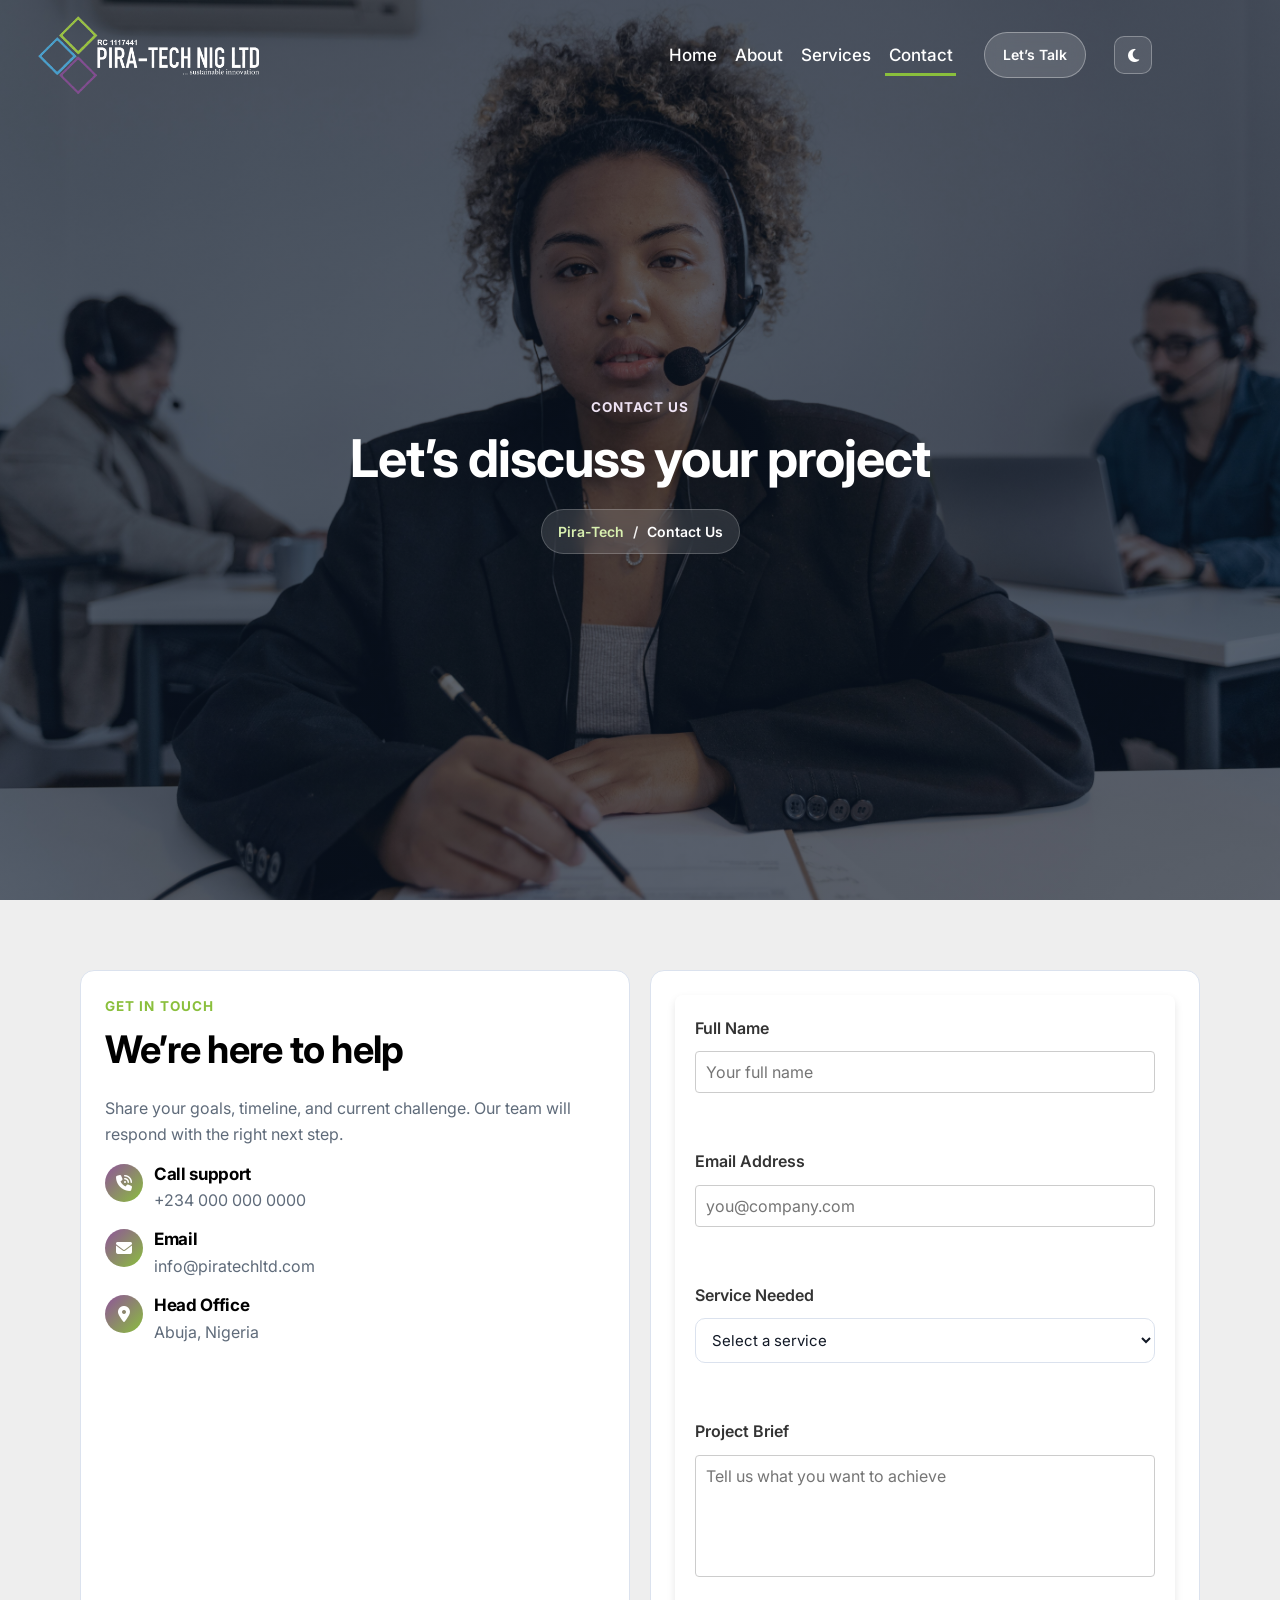
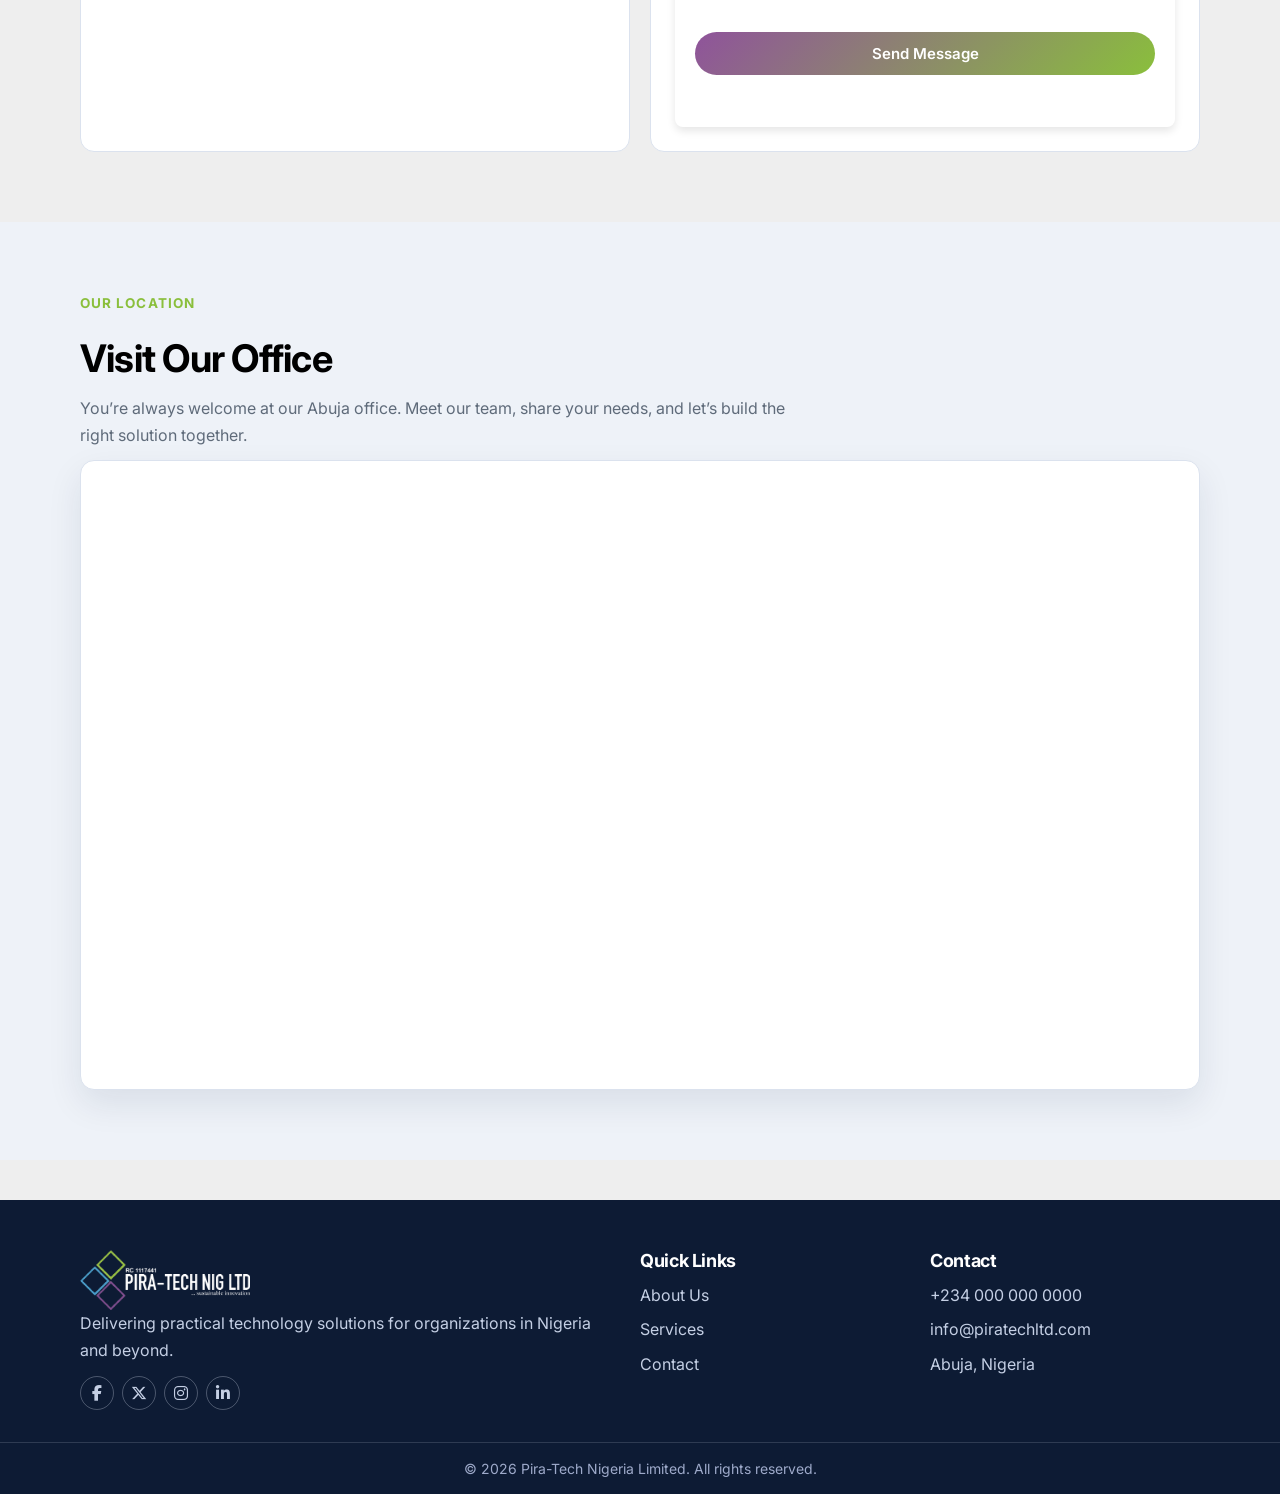
==== commit 0a87a851: "optimised the dark mode theme" ====
--- a/contact.html
+++ b/contact.html
@@ -76,15 +76,17 @@
                 </div>
 
                 <div class="form-card">
-                    <form class="contact-form" data-demo-form>
+                    <form class="contact-form" data-contact-form novalidate>
                         <div class="form-group">
                             <label for="name">Full Name</label>
                             <input type="text" id="name" name="name" required placeholder="Your full name">
+                            <p class="field-error" data-field-error-for="name" aria-live="polite"></p>
                         </div>
 
                         <div class="form-group">
                             <label for="email">Email Address</label>
                             <input type="email" id="email" name="email" required placeholder="you@company.com">
+                            <p class="field-error" data-field-error-for="email" aria-live="polite"></p>
                         </div>
 
                         <div class="form-group">
@@ -96,16 +98,37 @@
                                 <option value="security-audit">Security Audit</option>
                                 <option value="training">ICT Training</option>
                             </select>
+                            <p class="field-error" data-field-error-for="service" aria-live="polite"></p>
                         </div>
 
                         <div class="form-group">
                             <label for="message">Project Brief</label>
                             <textarea id="message" name="message" rows="5" required placeholder="Tell us what you want to achieve"></textarea>
+                            <p class="field-error" data-field-error-for="message" aria-live="polite"></p>
                         </div>
 
-                        <button type="submit" class="btn">Send Message</button>
-                        <p class="form-note" data-form-note aria-live="polite">This demo form is currently front-end only.</p>
+                        <button type="submit" class="btn" data-submit-btn>Send Message</button>
+                        <p class="form-note" data-form-note aria-live="polite"></p>
                     </form>
+                </div>
+            </div>
+        </section>
+
+        <section class="section section-alt location-section-wrap" aria-labelledby="contact-location-title">
+            <div class="container">
+                <div class="location-section">
+                    <p class="eyebrow">Our location</p>
+                    <h2 id="contact-location-title">Visit Our Office</h2>
+                    <p>You’re always welcome at our Abuja office. Meet our team, share your needs, and let’s build the right solution together.</p>
+                    <div class="map-embed" role="region" aria-label="Map showing Pira-Tech office location">
+                        <iframe
+                            src="https://www.google.com/maps?q=No.+1+Substation+Close+Gaduwa+Apo,+Abuja,+Nigeria&output=embed"
+                            title="Pira-Tech office location map"
+                            loading="lazy"
+                            referrerpolicy="no-referrer-when-downgrade"
+                            allowfullscreen>
+                        </iframe>
+                    </div>
                 </div>
             </div>
         </section>
--- a/assets/css/styles.css
+++ b/assets/css/styles.css
@@ -372,6 +372,11 @@
 
 /* Marquee / partners */
 [data-theme="dark"] .marquee {
+    background: #ffffff;
+    border-color: var(--line);
+}
+
+[data-theme="dark"] .partners {
     background: var(--surface);
     border-color: var(--line);
 }
@@ -4083,3 +4088,74 @@
         }
     }
 
+    /* =====================================
+       Location map section
+       ===================================== */
+
+    .location-section {
+        display: grid;
+        gap: 1.2rem;
+    }
+
+    .location-section h2 {
+        margin-bottom: 0.2rem;
+    }
+
+    .location-section p {
+        max-width: 72ch;
+    }
+
+    .map-embed {
+        width: 100%;
+        aspect-ratio: 16 / 9;
+        min-height: 28rem;
+        border-radius: var(--radius);
+        box-shadow: var(--shadow);
+        overflow: hidden;
+        border: 1px solid var(--line);
+        background: var(--surface);
+    }
+
+    .map-embed iframe {
+        width: 100%;
+        height: 100%;
+        border: 0;
+        display: block;
+    }
+
+    @media (max-width: 768px) {
+        .map-embed {
+            min-height: 24rem;
+        }
+    }
+
+    /* =====================================
+       Contact form validation + states
+       ===================================== */
+
+    .form-group.is-invalid input,
+    .form-group.is-invalid textarea,
+    .form-group.is-invalid select {
+        border-color: #c2394b;
+    }
+
+    .field-error {
+        min-height: 1.8rem;
+        font-size: 1.3rem;
+        color: #c2394b;
+    }
+
+    .form-note {
+        min-height: 2rem;
+        font-size: 1.3rem;
+    }
+
+    .contact-form .btn[disabled] {
+        opacity: 0.75;
+        cursor: not-allowed;
+    }
+
+    .contact-form .btn.is-loading {
+        position: relative;
+    }
+
